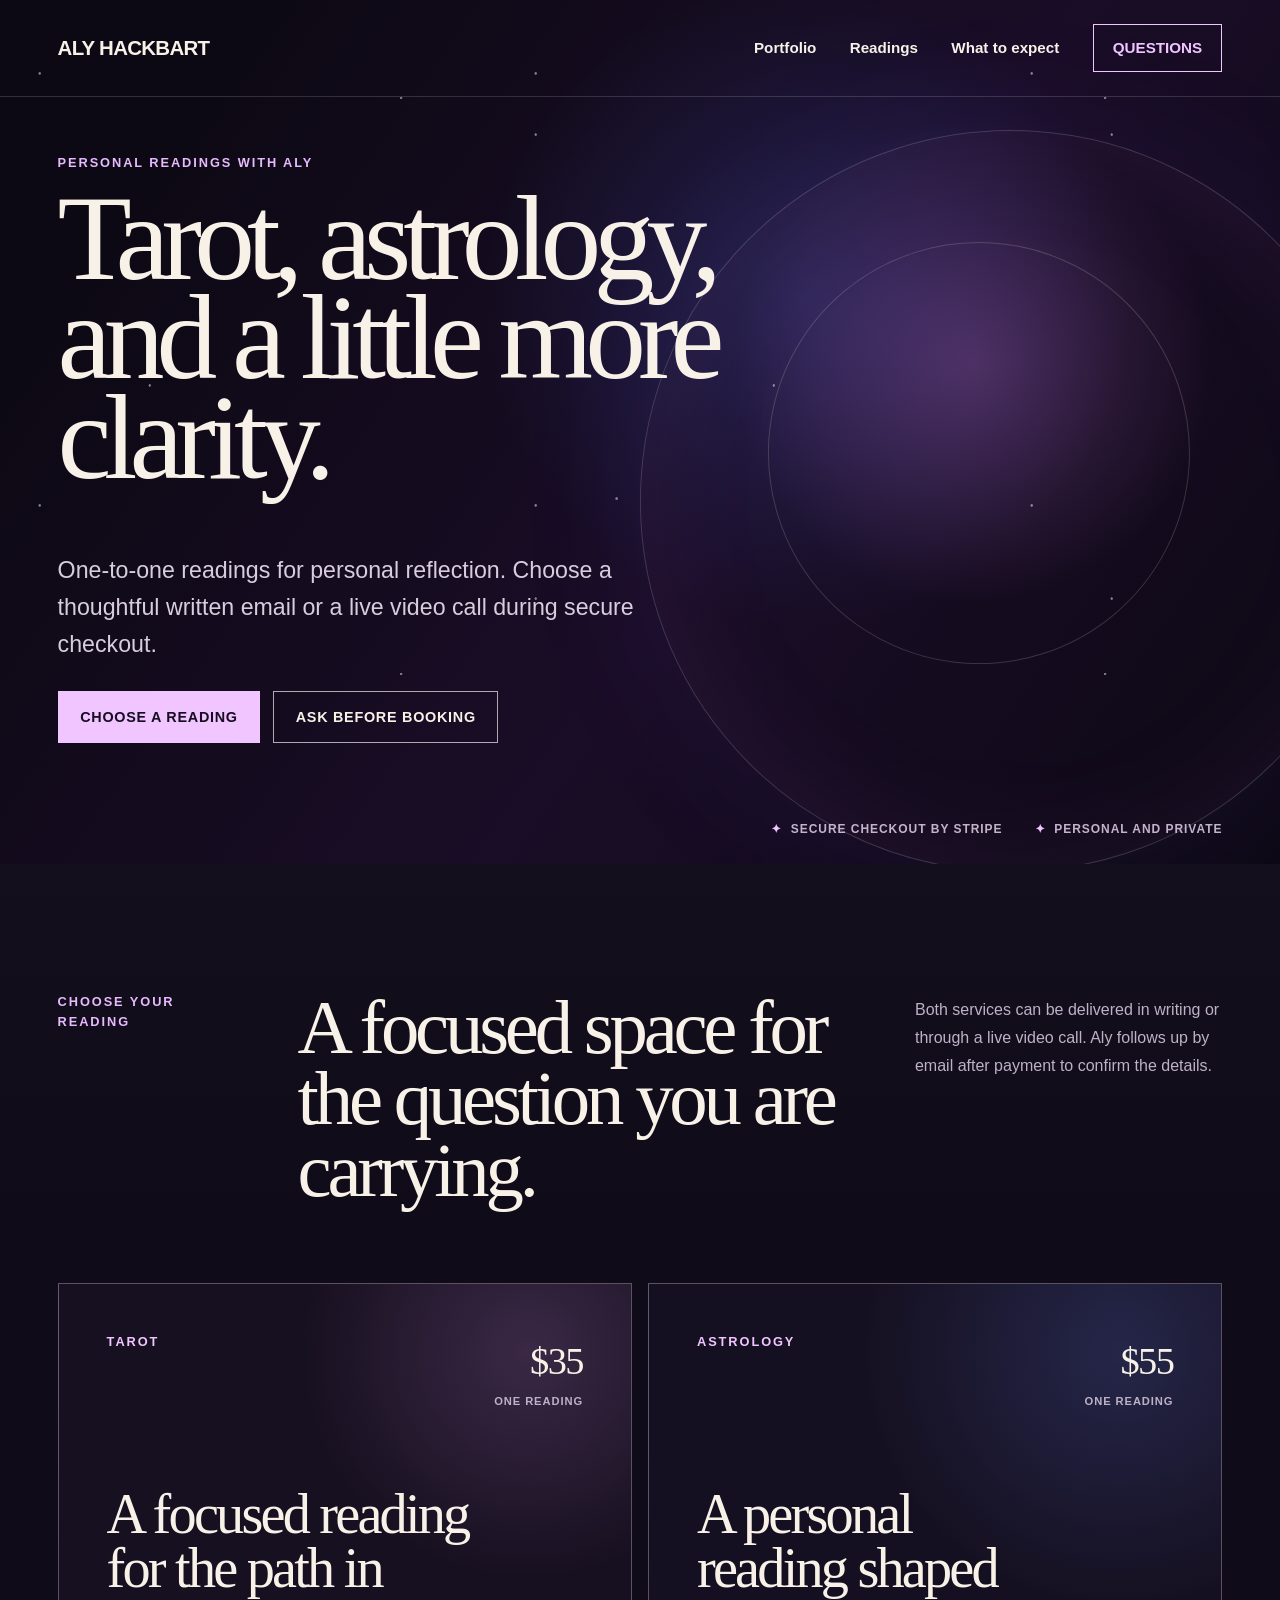
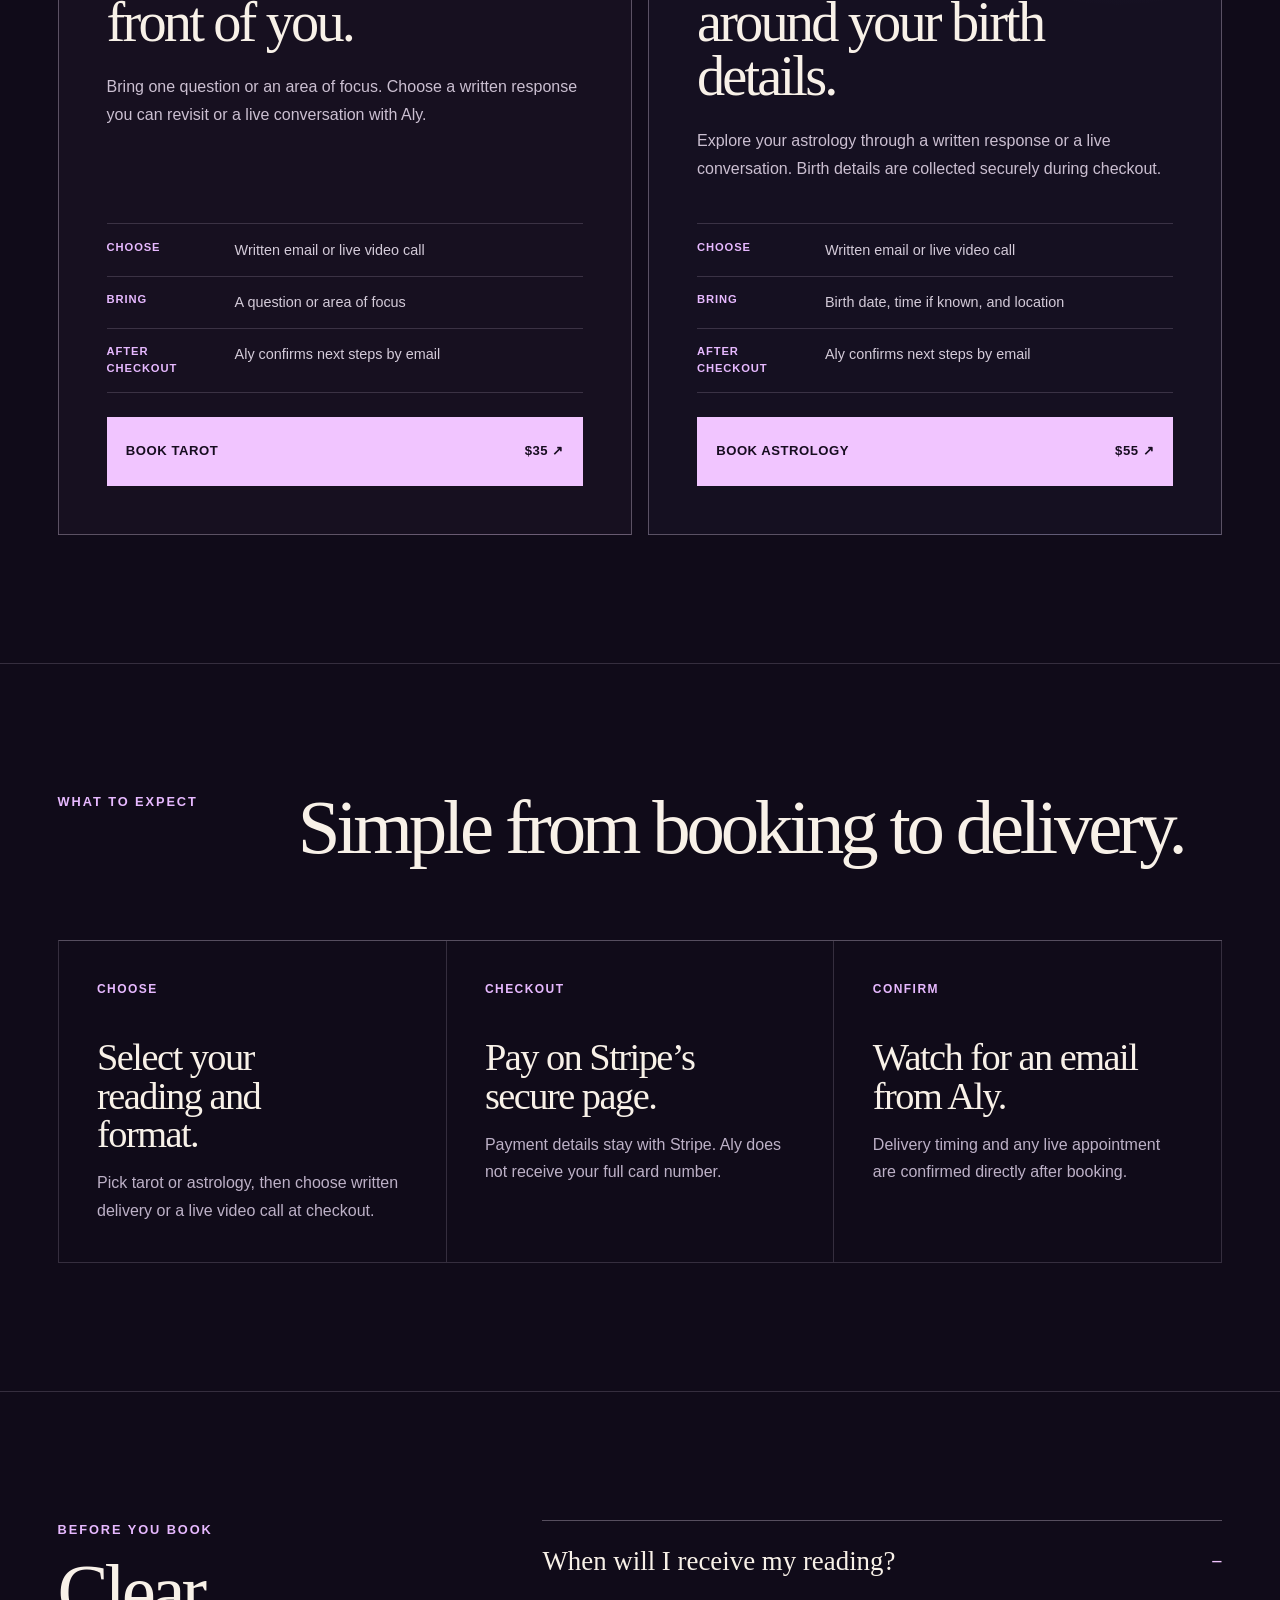
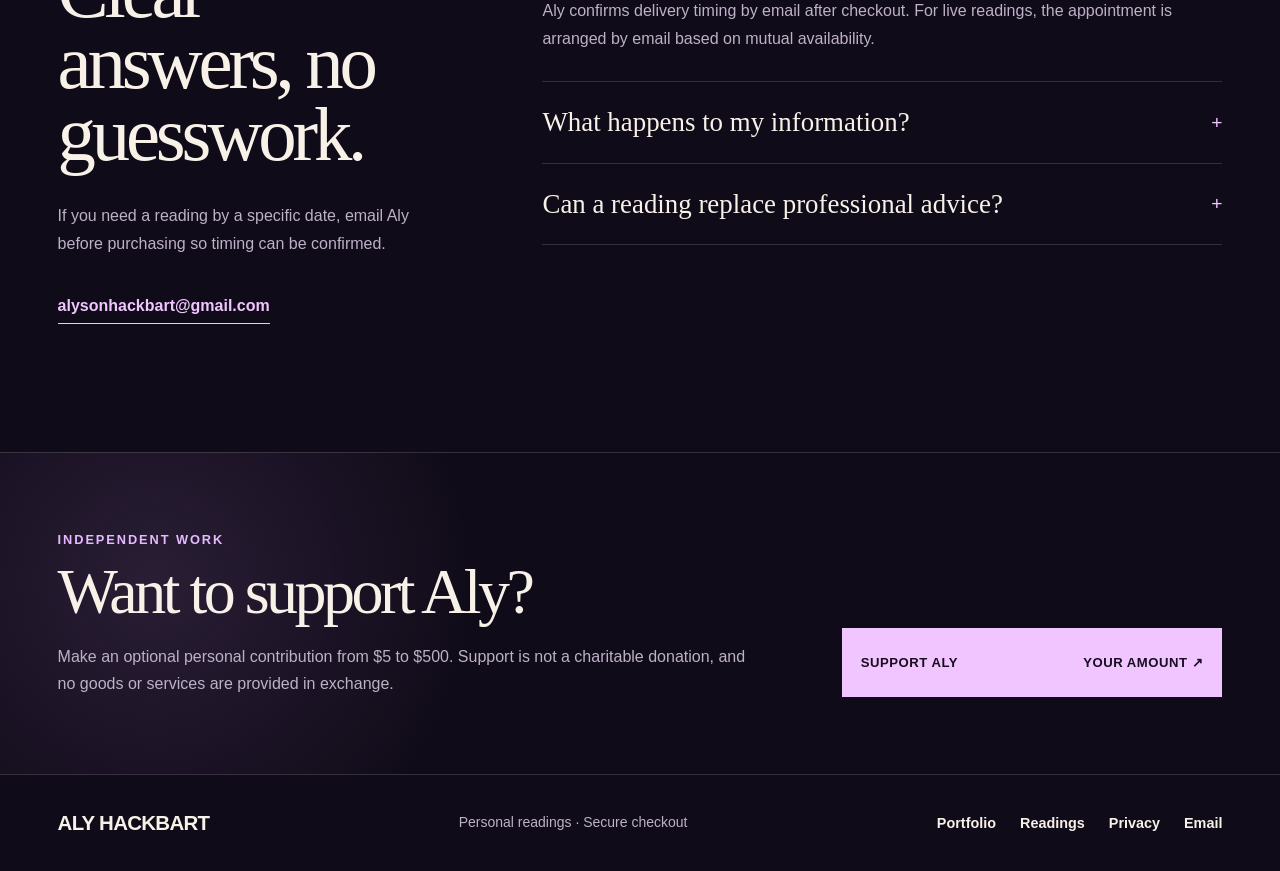
==== readings/index.html @ 20e94b0f "Separate portfolio and readings experiences" ====
<!doctype html>
<html lang="en">
<head>
  <meta charset="utf-8">
  <meta name="viewport" content="width=device-width, initial-scale=1">
  <meta name="theme-color" content="#100b19">
  <meta name="robots" content="index,follow,max-image-preview:large">
  <meta name="description" content="Book a personal tarot or astrology reading with Aly Hackbart through secure Stripe checkout.">
  <link rel="canonical" href="https://alyhackbart.com/readings/">
  <link rel="icon" href="/favicon.svg" type="image/svg+xml">
  <link rel="icon" href="/favicon.png" type="image/png" sizes="64x64">
  <link rel="apple-touch-icon" href="/apple-touch-icon.png">
  <meta property="og:site_name" content="Aly Hackbart">
  <meta property="og:title" content="Personal Readings | Aly Hackbart">
  <meta property="og:description" content="Personal tarot and astrology readings, available as a written email or live video call.">
  <meta property="og:type" content="website">
  <meta property="og:url" content="https://alyhackbart.com/readings/">
  <meta name="twitter:card" content="summary">
  <meta name="twitter:title" content="Personal Readings | Aly Hackbart">
  <meta name="twitter:description" content="Personal tarot and astrology readings, available as a written email or live video call.">
  <title>Personal Readings | Aly Hackbart</title>
  <script type="application/ld+json">
  {
    "@context": "https://schema.org",
    "@type": "ItemList",
    "name": "Personal readings by Aly Hackbart",
    "url": "https://alyhackbart.com/readings/",
    "itemListElement": [
      {
        "@type": "Offer",
        "position": 1,
        "priceCurrency": "USD",
        "price": "35.00",
        "url": "https://book.stripe.com/9B63cufn41yC1Ovgvq4Ja00",
        "itemOffered": { "@type": "Service", "name": "Tarot reading", "provider": { "@type": "Person", "name": "Aly Hackbart" } }
      },
      {
        "@type": "Offer",
        "position": 2,
        "priceCurrency": "USD",
        "price": "55.00",
        "url": "https://book.stripe.com/14AcN4b6Ob9c0Kr3IE4Ja01",
        "itemOffered": { "@type": "Service", "name": "Astrology reading", "provider": { "@type": "Person", "name": "Aly Hackbart" } }
      }
    ]
  }
  </script>
  <link rel="stylesheet" href="/styles.css?v=20260903-8">
  <script src="/script.js?v=20260903-4" defer></script>
</head>
<body id="top" class="readings-page">
  <a class="skip-link" href="#main">Skip to content</a>

  <header class="site-header readings-header">
    <a class="wordmark" href="/" aria-label="Aly Hackbart, portfolio home">Aly Hackbart</a>
    <button class="menu-toggle" type="button" aria-expanded="false" aria-controls="site-nav" data-menu-toggle>
      <span>Menu</span>
      <i aria-hidden="true"></i>
    </button>
    <nav id="site-nav" aria-label="Primary navigation" data-nav>
      <a href="/">Portfolio</a>
      <a href="#services" aria-current="page">Readings</a>
      <a href="#what-to-expect">What to expect</a>
      <a class="nav-cta" href="#questions">Questions</a>
    </nav>
  </header>

  <main id="main">
    <section class="reading-hero" aria-labelledby="reading-title">
      <div class="reading-orbit reading-orbit-one" aria-hidden="true"></div>
      <div class="reading-orbit reading-orbit-two" aria-hidden="true"></div>
      <div class="reading-stars" aria-hidden="true"></div>
      <div class="reading-hero-copy">
        <p class="reading-kicker">Personal readings with Aly</p>
        <h1 id="reading-title">Tarot, astrology,<br>and a little more clarity.</h1>
        <p class="reading-intro">One-to-one readings for personal reflection. Choose a thoughtful written email or a live video call during secure checkout.</p>
        <div class="hero-actions reading-actions">
          <a class="button reading-button" href="#services">Choose a reading</a>
          <a class="button button-outline" href="mailto:alysonhackbart@gmail.com?subject=Question%20before%20booking">Ask before booking</a>
        </div>
      </div>
      <div class="reading-trust" aria-label="Booking details">
        <p>Secure checkout by Stripe</p>
        <p>Personal and private</p>
      </div>
    </section>

    <div class="readings-stage">
      <section class="reading-services" id="services" aria-labelledby="reading-services-title">
        <header class="reading-section-heading">
          <p class="reading-kicker">Choose your reading</p>
          <h2 id="reading-services-title">A focused space for the question you are carrying.</h2>
          <p>Both services can be delivered in writing or through a live video call. Aly follows up by email after payment to confirm the details.</p>
        </header>

        <div class="reading-offers">
          <article class="reading-offer tarot-offer">
            <div class="reading-offer-top">
              <p class="reading-offer-label">Tarot</p>
              <p class="reading-price"><span>$35</span>one reading</p>
            </div>
            <h3>A focused reading for the path in front of you.</h3>
            <p class="reading-offer-copy">Bring one question or an area of focus. Choose a written response you can revisit or a live conversation with Aly.</p>
            <dl class="reading-details">
              <div><dt>Choose</dt><dd>Written email or live video call</dd></div>
              <div><dt>Bring</dt><dd>A question or area of focus</dd></div>
              <div><dt>After checkout</dt><dd>Aly confirms next steps by email</dd></div>
            </dl>
            <a class="reading-checkout" href="https://book.stripe.com/9B63cufn41yC1Ovgvq4Ja00"><span>Book tarot</span><span>$35 ↗</span></a>
          </article>

          <article class="reading-offer astrology-offer">
            <div class="reading-offer-top">
              <p class="reading-offer-label">Astrology</p>
              <p class="reading-price"><span>$55</span>one reading</p>
            </div>
            <h3>A personal reading shaped around your birth details.</h3>
            <p class="reading-offer-copy">Explore your astrology through a written response or a live conversation. Birth details are collected securely during checkout.</p>
            <dl class="reading-details">
              <div><dt>Choose</dt><dd>Written email or live video call</dd></div>
              <div><dt>Bring</dt><dd>Birth date, time if known, and location</dd></div>
              <div><dt>After checkout</dt><dd>Aly confirms next steps by email</dd></div>
            </dl>
            <a class="reading-checkout" href="https://book.stripe.com/14AcN4b6Ob9c0Kr3IE4Ja01"><span>Book astrology</span><span>$55 ↗</span></a>
          </article>
        </div>
      </section>

      <section class="reading-process" id="what-to-expect" aria-labelledby="process-title">
        <header class="reading-section-heading compact-heading">
          <p class="reading-kicker">What to expect</p>
          <h2 id="process-title">Simple from booking to delivery.</h2>
        </header>
        <div class="process-grid">
          <article>
            <p class="process-word">Choose</p>
            <h3>Select your reading and format.</h3>
            <p>Pick tarot or astrology, then choose written delivery or a live video call at checkout.</p>
          </article>
          <article>
            <p class="process-word">Checkout</p>
            <h3>Pay on Stripe’s secure page.</h3>
            <p>Payment details stay with Stripe. Aly does not receive your full card number.</p>
          </article>
          <article>
            <p class="process-word">Confirm</p>
            <h3>Watch for an email from Aly.</h3>
            <p>Delivery timing and any live appointment are confirmed directly after booking.</p>
          </article>
        </div>
      </section>

      <section class="reading-questions" id="questions" aria-labelledby="questions-title">
        <div class="questions-intro">
          <p class="reading-kicker">Before you book</p>
          <h2 id="questions-title">Clear answers, no guesswork.</h2>
          <p>If you need a reading by a specific date, email Aly before purchasing so timing can be confirmed.</p>
          <a class="reading-email" href="mailto:alysonhackbart@gmail.com?subject=Reading%20question">alysonhackbart@gmail.com</a>
        </div>
        <div class="question-list">
          <details open>
            <summary>When will I receive my reading?</summary>
            <p>Aly confirms delivery timing by email after checkout. For live readings, the appointment is arranged by email based on mutual availability.</p>
          </details>
          <details>
            <summary>What happens to my information?</summary>
            <p>Your contact and intake details are used to provide the reading and communicate with you. Payment information is processed by Stripe. See the <a href="/privacy.html">privacy notice</a> for more.</p>
          </details>
          <details>
            <summary>Can a reading replace professional advice?</summary>
            <p>No. Readings are for personal reflection and entertainment only. They are not medical, legal, financial, or mental health advice.</p>
          </details>
        </div>
      </section>

      <aside class="support-section" aria-labelledby="support-title">
        <div>
          <p class="reading-kicker">Independent work</p>
          <h2 id="support-title">Want to support Aly?</h2>
          <p>Make an optional personal contribution from $5 to $500. Support is not a charitable donation, and no goods or services are provided in exchange.</p>
        </div>
        <a class="reading-checkout support-checkout" href="https://buy.stripe.com/bJe28q4Iqcdg8cTeni4Ja02"><span>Support Aly</span><span>Your amount ↗</span></a>
      </aside>
    </div>
  </main>

  <footer class="readings-footer">
    <a class="wordmark" href="/">Aly Hackbart</a>
    <p>Personal readings · Secure checkout</p>
    <div><a href="/">Portfolio</a><a href="#services">Readings</a><a href="/privacy.html">Privacy</a><a href="mailto:alysonhackbart@gmail.com">Email</a></div>
  </footer>
</body>
</html>
---- styles.css ----
:root {
  --black: #08090b;
  --black-raised: #0e1014;
  --cream: #f4f1e8;
  --muted: #a9adb5;
  --blue: #72e3ff;
  --line: rgba(255, 255, 255, .16);
  --line-strong: rgba(255, 255, 255, .28);
  --sans: Arial, Helvetica, sans-serif;
  --serif: Georgia, "Times New Roman", serif;
  --page: clamp(1.25rem, 4.5vw, 5.25rem);
  --section: clamp(5rem, 10vw, 9rem);
  --content: 92rem;
}

* { box-sizing: border-box; }
html { scroll-behavior: smooth; }
body {
  margin: 0;
  background: var(--black);
  color: var(--cream);
  font-family: var(--sans);
  font-size: 1rem;
  line-height: 1.55;
  -webkit-font-smoothing: antialiased;
}
body.menu-open { overflow: hidden; }
img, video, iframe { display: block; max-width: 100%; }
a { color: inherit; text-decoration: none; }
button, input, select, textarea { font: inherit; }
button { color: inherit; }
::selection { background: var(--blue); color: var(--black); }

.skip-link {
  position: fixed;
  z-index: 100;
  top: .75rem;
  left: .75rem;
  padding: .75rem 1rem;
  background: var(--blue);
  color: var(--black);
  transform: translateY(-180%);
}
.skip-link:focus { transform: translateY(0); }
:focus-visible { outline: 3px solid var(--blue); outline-offset: 4px; }

.site-header {
  position: absolute;
  z-index: 20;
  top: 0;
  left: 0;
  width: 100%;
  display: flex;
  align-items: center;
  justify-content: space-between;
  gap: 2rem;
  padding: 1.5rem var(--page);
  border-bottom: 1px solid var(--line);
}
.wordmark {
  font-size: clamp(1rem, 1.6vw, 1.35rem);
  font-weight: 800;
  letter-spacing: -.035em;
  text-transform: uppercase;
  white-space: nowrap;
}
.site-header nav {
  display: flex;
  align-items: center;
  gap: clamp(1.25rem, 2.6vw, 2.75rem);
}
.site-header nav a {
  font-size: .95rem;
  font-weight: 700;
}
.site-header nav a:not(.nav-cta):hover { color: var(--blue); }
.nav-cta {
  min-height: 2.8rem;
  display: inline-flex;
  align-items: center;
  padding: .7rem 1.2rem;
  border: 1px solid var(--blue);
  color: var(--blue);
  text-transform: uppercase;
}
.nav-cta:hover { background: var(--blue); color: var(--black); }
.menu-toggle {
  display: none;
  min-height: 2.75rem;
  padding: .5rem 0;
  border: 0;
  background: transparent;
  font-weight: 700;
  cursor: pointer;
}

.hero {
  position: relative;
  min-height: 100svh;
  overflow: hidden;
  display: flex;
  align-items: center;
  justify-content: center;
  padding: 8.5rem var(--page) 7rem;
  background: #11131a url("assets/media/hero-background-poster.webp") center / cover no-repeat;
}
.hero-media,
.hero-shade,
.hero-grid {
  position: absolute;
  inset: 0;
  width: 100%;
  height: 100%;
}
.hero-media {
  object-fit: cover;
  filter: saturate(.7) contrast(1.1);
}
.hero-shade {
  background:
    radial-gradient(circle at 50% 40%, rgba(7, 9, 14, .08), rgba(7, 9, 14, .48) 55%, rgba(7, 9, 14, .88) 100%),
    linear-gradient(180deg, rgba(7, 9, 14, .22), rgba(7, 9, 14, .64));
}
.hero-grid {
  opacity: .12;
  background-image:
    linear-gradient(rgba(255, 255, 255, .09) 1px, transparent 1px),
    linear-gradient(90deg, rgba(255, 255, 255, .09) 1px, transparent 1px);
  background-size: clamp(5rem, 12vw, 11rem) clamp(5rem, 12vw, 11rem);
}
.hero-content {
  position: relative;
  z-index: 2;
  width: min(86rem, 100%);
  text-align: center;
}
.hero-kicker,
.section-label {
  margin: 0;
  color: var(--blue);
  font-size: .875rem;
  font-weight: 800;
  line-height: 1.35;
  letter-spacing: .14em;
  text-transform: uppercase;
}
.hero h1 {
  margin: .8rem 0 0;
  font-size: clamp(4.6rem, 13.6vw, 13rem);
  font-weight: 900;
  line-height: .72;
  letter-spacing: -.078em;
  text-transform: uppercase;
  text-shadow: 0 8px 40px rgba(0, 0, 0, .5);
}
.hero-statement {
  margin: clamp(2.2rem, 5vw, 4rem) auto 0;
  font-family: var(--serif);
  font-size: clamp(1.45rem, 2.8vw, 2.55rem);
  line-height: 1.1;
}
.hero-actions {
  display: flex;
  flex-wrap: wrap;
  justify-content: center;
  gap: .8rem;
  margin-top: 1.75rem;
}
.button {
  min-height: 3.25rem;
  display: inline-flex;
  align-items: center;
  justify-content: center;
  padding: .85rem 1.35rem;
  border: 1px solid transparent;
  font-size: .9rem;
  font-weight: 800;
  letter-spacing: .05em;
  text-transform: uppercase;
}
.button-primary { background: var(--blue); color: var(--black); }
.button-primary:hover { background: #fff; }
.button-outline { border-color: rgba(255, 255, 255, .65); }
.button-outline:hover { border-color: var(--blue); color: var(--blue); }
.hero-foot {
  position: absolute;
  z-index: 3;
  left: var(--page);
  right: var(--page);
  bottom: 1.35rem;
  display: flex;
  align-items: center;
  justify-content: space-between;
  gap: 1rem;
}
.hero-foot p { margin: 0; color: #c6c9d0; font-size: .875rem; }
.video-control {
  display: flex;
  align-items: center;
  gap: .6rem;
  min-height: 2.75rem;
  padding: .55rem 0;
  border: 0;
  background: transparent;
  font-size: .875rem;
  cursor: pointer;
}
.video-control i {
  width: .72rem;
  height: .72rem;
  border-left: 3px solid currentColor;
  border-right: 3px solid currentColor;
}
.video-control[aria-pressed="true"] i {
  width: 0;
  height: 0;
  border: 0;
  border-top: .4rem solid transparent;
  border-bottom: .4rem solid transparent;
  border-left: .65rem solid currentColor;
}

.black-stage { background: var(--black); }
.black-stage > section,
footer {
  width: min(var(--content), 100%);
  margin: 0 auto;
  padding-left: var(--page);
  padding-right: var(--page);
}
section[id] { scroll-margin-top: 2rem; }
.showcase-section,
.work-section,
.about-section,
.services-section,
.contact-section { padding-top: var(--section); padding-bottom: var(--section); }
.work-section,
.about-section,
.services-section,
.contact-section { border-top: 1px solid var(--line); }

.about-copy h2,
.services-header h2,
.contact-copy h2,
.legal-document h1,
.message-page h1 {
  margin: 0;
  font-size: clamp(2.9rem, 7vw, 7.5rem);
  font-weight: 800;
  line-height: .88;
  letter-spacing: -.06em;
}
.showcase-section {
  padding-top: clamp(3.5rem, 7vw, 6rem);
}
.showcase-header {
  display: flex;
  align-items: center;
  justify-content: space-between;
  gap: 2rem;
  margin-bottom: 1.5rem;
}
.showcase-video {
  position: relative;
  aspect-ratio: 16 / 9;
  overflow: hidden;
  border: 1px solid var(--line);
  background: #000;
  box-shadow: 0 2rem 6rem rgba(0, 0, 0, .38);
}
.showcase-video iframe,
.showcase-video video { width: 100%; height: 100%; border: 0; }
.showcase-player {
  display: block;
  object-fit: contain;
  background: #000;
}
.showcase-video-status {
  position: absolute;
  right: 1rem;
  bottom: 1rem;
  left: 1rem;
  z-index: 1;
  margin: 0;
  padding: .75rem 1rem;
  color: #fff;
  text-align: center;
  background: rgba(8, 9, 11, .88);
  border: 1px solid rgba(255, 255, 255, .2);
}

.section-header {
  display: grid;
  grid-template-columns: minmax(0, 1.35fr) minmax(18rem, .65fr);
  gap: clamp(2rem, 5vw, 6rem);
  align-items: end;
  margin-bottom: clamp(2.5rem, 4vw, 3.75rem);
}
.section-header h2 {
  max-width: 15ch;
  margin: 1rem 0 0;
  font-size: clamp(3rem, 5.8vw, 6.25rem);
  font-weight: 800;
  line-height: .9;
  letter-spacing: -.055em;
}
.section-note {
  max-width: 27rem;
  margin: 0 0 .45rem;
  color: var(--muted);
  font-size: 1.05rem;
  line-height: 1.7;
}
.featured-work {
  width: 100%;
}
.featured-video {
  aspect-ratio: 16 / 9;
  overflow: hidden;
  background: #000;
  box-shadow: 0 2rem 6rem rgba(0, 0, 0, .38);
}
.featured-video iframe { width: 100%; height: 100%; border: 0; }
.project-details {
  display: grid;
  grid-template-columns: minmax(0, 1fr) minmax(15rem, .24fr);
  border: 1px solid var(--line);
  border-top: 0;
  background: var(--black-raised);
}
.project-details dl {
  display: grid;
  grid-template-columns: repeat(3, minmax(0, 1fr));
  margin: 0;
}
.project-details dl div {
  display: block;
  padding: 1.35rem 1.5rem;
  border-right: 1px solid var(--line);
}
.project-details dt {
  margin-bottom: .45rem;
  color: var(--muted);
  font-size: .8rem;
  font-weight: 700;
  letter-spacing: .08em;
  text-transform: uppercase;
}
.project-details dd {
  margin: 0;
  font-size: 1.05rem;
  font-weight: 700;
}
.project-link {
  display: flex;
  align-items: center;
  justify-content: space-between;
  gap: 1rem;
  min-height: 100%;
  padding: 1.35rem 1.5rem;
  background: var(--blue);
  color: var(--black);
  font-weight: 800;
}
.project-link:hover { background: #fff; }
.text-link,
.email-link {
  display: inline-flex;
  align-items: center;
  gap: .65rem;
  padding-bottom: .3rem;
  border-bottom: 1px solid currentColor;
  font-weight: 800;
}
.text-link:hover,
.email-link:hover { color: var(--blue); }

.about-section {
  display: grid;
  grid-template-columns: minmax(18rem, .7fr) minmax(0, 1.3fr);
  gap: clamp(3rem, 8vw, 9rem);
  align-items: start;
}
.about-media img {
  width: 100%;
  aspect-ratio: 4 / 5;
  object-fit: cover;
  object-position: center;
}
.about-media p {
  margin: .8rem 0 0;
  color: var(--muted);
  font-size: .8rem;
  font-weight: 700;
  letter-spacing: .08em;
  text-transform: uppercase;
}
.about-copy h2 { margin-top: 1.1rem; }
.about-lead {
  max-width: 44rem;
  margin: clamp(2rem, 4vw, 3.5rem) 0;
  color: #d3d5da;
  font-family: var(--serif);
  font-size: clamp(1.35rem, 2.2vw, 2rem);
  line-height: 1.35;
}
.capability-list {
  display: grid;
  grid-template-columns: repeat(2, minmax(0, 1fr));
  border-top: 1px solid var(--line-strong);
}
.capability-list p {
  margin: 0;
  padding: 1rem 0;
  border-bottom: 1px solid var(--line);
  font-weight: 700;
}
.capability-list p:nth-child(odd) { padding-right: 1.5rem; }
.capability-list p:nth-child(even) {
  padding-left: 1.5rem;
  border-left: 1px solid var(--line);
}
.tools {
  margin: 1.5rem 0 0;
  color: var(--blue);
  font-size: .875rem;
  font-weight: 800;
  letter-spacing: .08em;
  text-transform: uppercase;
}

.services-header h2 { margin-top: 1.1rem; }
.service-list {
  border-top: 1px solid var(--line-strong);
}
.service-item {
  display: grid;
  grid-template-columns: minmax(14rem, .8fr) minmax(18rem, 1.25fr) minmax(9rem, .4fr) minmax(12rem, .55fr);
  gap: clamp(1.25rem, 3vw, 3rem);
  align-items: center;
  min-height: 12rem;
  padding: 2rem 0;
  border-bottom: 1px solid var(--line);
}
.service-item-featured { background: linear-gradient(90deg, rgba(114, 227, 255, .07), transparent 72%); }
.service-item-support { background: linear-gradient(90deg, transparent 28%, rgba(114, 227, 255, .04)); }
.service-type {
  margin: 0 0 .6rem;
  color: var(--blue);
  font-size: .75rem;
  font-weight: 800;
  letter-spacing: .12em;
  text-transform: uppercase;
}
.service-title h3 {
  margin: 0;
  font-size: clamp(1.75rem, 3vw, 3rem);
  line-height: .95;
  letter-spacing: -.045em;
}
.service-description {
  max-width: 38rem;
  margin: 0;
  color: #c7cad0;
  line-height: 1.7;
}
.service-price {
  display: grid;
  gap: .25rem;
  margin: 0;
  font-size: 1.35rem;
  font-weight: 800;
  line-height: 1.1;
}
.service-price small {
  color: var(--muted);
  font-size: .72rem;
  font-weight: 700;
  letter-spacing: .08em;
  text-transform: uppercase;
}
.service-action {
  display: flex;
  align-items: center;
  justify-content: space-between;
  gap: 1rem;
  min-height: 3.5rem;
  padding: .9rem 1rem;
  border: 1px solid var(--blue);
  color: var(--blue);
  font-size: .8rem;
  font-weight: 800;
  letter-spacing: .04em;
  text-transform: uppercase;
}
a.service-action:hover { background: var(--blue); color: var(--black); }
.service-action-pending {
  border-color: var(--line-strong);
  color: var(--muted);
  cursor: not-allowed;
}
.services-notes {
  display: grid;
  grid-template-columns: repeat(2, minmax(0, 1fr));
  gap: 1.5rem 3rem;
  margin-top: 2rem;
}
.services-notes p {
  margin: 0;
  color: var(--muted);
  font-size: .78rem;
  line-height: 1.6;
}

.contact-section {
  display: grid;
  grid-template-columns: minmax(18rem, .7fr) minmax(0, 1.3fr);
  gap: clamp(3rem, 8vw, 9rem);
}
.contact-copy h2 { margin-top: 1.1rem; }
.contact-copy > p:not(.section-label) {
  max-width: 32rem;
  margin: 2rem 0;
  color: var(--muted);
  font-size: 1.05rem;
}
.email-link {
  max-width: 100%;
  overflow-wrap: anywhere;
  color: var(--blue);
  font-size: clamp(1rem, 1.6vw, 1.25rem);
}
form {
  display: grid;
  grid-template-columns: repeat(2, minmax(0, 1fr));
  gap: 1.5rem;
  align-content: start;
  padding: clamp(1.5rem, 4vw, 3rem);
  border: 1px solid var(--line);
  background: var(--black-raised);
}
form label {
  display: grid;
  gap: .65rem;
  color: #d9dbe0;
  font-size: .85rem;
  font-weight: 800;
  letter-spacing: .07em;
  text-transform: uppercase;
}
input,
select,
textarea {
  width: 100%;
  min-height: 3.2rem;
  padding: .75rem 0;
  border: 0;
  border-bottom: 1px solid var(--line-strong);
  border-radius: 0;
  outline: 0;
  background: transparent;
  color: var(--cream);
  font-size: 1rem;
  font-weight: 400;
  letter-spacing: 0;
  text-transform: none;
}
select {
  cursor: pointer;
}
select option {
  background: var(--black-raised);
  color: var(--cream);
}
textarea { min-height: 8.5rem; resize: vertical; }
input:focus,
select:focus,
textarea:focus { border-color: var(--blue); box-shadow: 0 1px 0 var(--blue); }
textarea::placeholder { color: #747780; opacity: 1; }
.form-full { grid-column: 1 / -1; }
.consent {
  display: flex;
  grid-template-columns: none;
  align-items: flex-start;
  gap: .8rem;
  color: var(--muted);
  font-size: .78rem;
  font-weight: 400;
  line-height: 1.5;
  letter-spacing: 0;
  text-transform: none;
}
.consent input {
  flex: 0 0 auto;
  width: 1rem;
  min-height: 1rem;
  margin: .2rem 0 0;
  accent-color: var(--blue);
}
.consent a { color: var(--cream); text-decoration: underline; }
.form-footer {
  display: flex;
  align-items: center;
  justify-content: space-between;
  gap: 1rem;
  padding-top: .5rem;
}
.form-footer p { margin: 0; color: var(--muted); font-size: .78rem; }
.form-footer button {
  min-height: 3.25rem;
  padding: .85rem 1.25rem;
  border: 1px solid var(--blue);
  background: var(--blue);
  color: var(--black);
  font-weight: 800;
  text-transform: uppercase;
  cursor: pointer;
}
.form-footer button:hover { background: #fff; border-color: #fff; }

footer {
  display: flex;
  align-items: center;
  justify-content: space-between;
  gap: 2rem;
  padding-top: 2rem;
  padding-bottom: 2rem;
  border-top: 1px solid var(--line);
}
footer p { margin: 0; color: var(--muted); font-size: .875rem; }
footer div { display: flex; gap: 1.5rem; font-size: .9rem; font-weight: 700; }
footer a:hover { color: var(--blue); }

.simple-header {
  width: min(72rem, 100%);
  margin: 0 auto;
  display: flex;
  align-items: center;
  justify-content: space-between;
  gap: 2rem;
  padding: 1.5rem var(--page);
  border-bottom: 1px solid var(--line);
}
.legal-document {
  width: min(50rem, 100%);
  margin: 0 auto;
  padding: clamp(4rem, 9vw, 8rem) var(--page);
}
.legal-document h1 { margin: 1rem 0 1.5rem; }
.legal-document h2 {
  margin: 2.5rem 0 .75rem;
  font-size: 1.35rem;
}
.legal-document p { color: #c8cbd1; }
.legal-document a { color: var(--blue); text-decoration: underline; }
.legal-updated { color: var(--muted) !important; font-size: .875rem; }
.message-page {
  min-height: 100svh;
  display: grid;
  place-items: center;
  padding: var(--page);
}
.message-page main { width: min(42rem, 100%); text-align: center; }
.message-page h1 { margin: 1rem 0 1.5rem; }
.message-page main > p:not(.section-label) { margin: 0 auto 2rem; color: var(--muted); font-size: 1.05rem; }

@media (max-width: 58rem) {
  .section-header,
  .about-section,
  .contact-section { grid-template-columns: 1fr; }
  .section-header { gap: 2.25rem; }
  .section-header { align-items: start; }
  .section-note { max-width: 38rem; }
  .about-section,
  .contact-section { gap: clamp(3rem, 8vw, 5rem); }
  .about-media { width: min(31rem, 78%); }
  .project-details { grid-template-columns: minmax(0, 1fr) minmax(14rem, auto); }
  .service-item { grid-template-columns: minmax(14rem, .7fr) minmax(0, 1.3fr); }
  .service-price { align-self: start; }
}

@media (max-width: 43rem) {
  .site-header { padding-top: 1.1rem; padding-bottom: 1.1rem; }
  .menu-toggle { display: inline-flex; align-items: center; gap: .65rem; }
  .menu-toggle i,
  .menu-toggle i::after {
    display: block;
    width: 1.1rem;
    height: 1px;
    background: currentColor;
    content: "";
  }
  .menu-toggle i::after { transform: translateY(.35rem); }
  .site-header nav {
    position: absolute;
    top: 100%;
    left: 0;
    right: 0;
    display: none;
    align-items: stretch;
    flex-direction: column;
    gap: 0;
    padding: 1rem var(--page) 1.5rem;
    border-top: 1px solid var(--line);
    border-bottom: 1px solid var(--line);
    background: rgba(8, 9, 11, .98);
  }
  .site-header nav.is-open { display: flex; }
  .site-header nav a { padding: .9rem 0; }
  .nav-cta { justify-content: center; margin-top: .5rem; }
  .hero { min-height: max(46rem, 100svh); padding-top: 8rem; }
  .hero h1 { font-size: clamp(4.25rem, 24vw, 7.25rem); }
  .hero-statement { max-width: 19rem; }
  .hero-foot p { display: none; }
  .hero-foot { justify-content: flex-end; }
  .section-header h2,
  .about-copy h2,
  .services-header h2,
  .contact-copy h2,
  .legal-document h1,
  .message-page h1 { font-size: clamp(2.75rem, 15vw, 4.6rem); }
  .project-details,
  .project-details dl { grid-template-columns: 1fr; }
  .project-details dl div {
    display: grid;
    grid-template-columns: 6.5rem 1fr;
    gap: 1rem;
    padding: 1rem 1.25rem;
    border-right: 0;
    border-bottom: 1px solid var(--line);
  }
  .project-details dt { margin: .15rem 0 0; }
  .project-link { min-height: 3.75rem; }
  .showcase-header { align-items: flex-start; flex-direction: column; gap: 1rem; }
  .about-media { width: 100%; }
  .service-item { grid-template-columns: 1fr; gap: 1rem; padding: 2rem 0 2.25rem; }
  .service-action { width: 100%; }
  .services-notes { grid-template-columns: 1fr; }
  .capability-list,
  form { grid-template-columns: 1fr; }
  .capability-list p:nth-child(odd),
  .capability-list p:nth-child(even) { padding-left: 0; padding-right: 0; border-left: 0; }
  form { gap: 1.25rem; }
  .form-full { grid-column: auto; }
  .form-footer { align-items: stretch; flex-direction: column; }
  .form-footer button { width: 100%; }
  footer { align-items: flex-start; flex-direction: column; gap: 1rem; }
}

@media (prefers-reduced-motion: reduce) {
  html { scroll-behavior: auto; }
  .hero-media,
  .video-control { display: none; }
}

/* Portfolio refinement */
.showcase-heading h2 {
  max-width: 10ch;
}
.reel-meta {
  display: grid;
  grid-template-columns: .55fr .55fr 1.15fr .8fr;
  border: 1px solid var(--line);
  border-top: 0;
  background: var(--black-raised);
}
.reel-meta p {
  display: grid;
  gap: .35rem;
  min-height: 5.8rem;
  margin: 0;
  padding: 1.2rem 1.35rem;
  border-right: 1px solid var(--line);
  font-size: 1rem;
  font-weight: 700;
}
.reel-meta p span {
  color: var(--muted);
  font-size: .72rem;
  font-weight: 800;
  letter-spacing: .09em;
  text-transform: uppercase;
}
.reel-meta > a,
.wide-cta {
  display: flex;
  align-items: center;
  justify-content: space-between;
  gap: 1rem;
  padding: 1.2rem 1.35rem;
  background: var(--blue);
  color: var(--black);
  font-size: .85rem;
  font-weight: 800;
  letter-spacing: .04em;
  text-transform: uppercase;
}
.reel-meta > a:hover,
.wide-cta:hover { background: #fff; }

.editing-service-list {
  display: grid;
  grid-template-columns: repeat(2, minmax(0, 1fr));
  border-top: 1px solid var(--line-strong);
  border-left: 1px solid var(--line);
}
.editing-service {
  min-height: 17rem;
  padding: clamp(1.75rem, 4vw, 3.25rem);
  border-right: 1px solid var(--line);
  border-bottom: 1px solid var(--line);
  background: linear-gradient(145deg, rgba(255, 255, 255, .025), transparent 65%);
}
.editing-service h3 {
  max-width: 12ch;
  margin: 1rem 0 1.5rem;
  font-size: clamp(2rem, 3.4vw, 3.7rem);
  line-height: .95;
  letter-spacing: -.05em;
}
.editing-service > p:last-child {
  max-width: 31rem;
  margin: 0;
  color: #c7cad0;
  line-height: 1.75;
}
.wide-cta {
  min-height: 4.8rem;
}

.readings-bridge {
  width: min(var(--content), 100%);
  margin: 0 auto;
  display: grid;
  grid-template-columns: minmax(18rem, 1.2fr) minmax(17rem, .75fr) auto;
  gap: clamp(2rem, 5vw, 5rem);
  align-items: end;
  padding: clamp(3rem, 6vw, 5.5rem) var(--page);
  border-top: 1px solid var(--line);
  background:
    radial-gradient(circle at 12% 50%, rgba(114, 227, 255, .11), transparent 32%),
    linear-gradient(110deg, #0a0c10, #101019);
}
.readings-bridge h2 {
  max-width: 13ch;
  margin: .9rem 0 0;
  font-size: clamp(2.4rem, 4.6vw, 5rem);
  line-height: .94;
  letter-spacing: -.055em;
}
.readings-bridge > p {
  margin: 0;
  color: var(--muted);
  line-height: 1.75;
}

.contact-section {
  display: block;
}
.contact-heading {
  display: grid;
  grid-template-columns: minmax(12rem, .35fr) minmax(0, 1.65fr);
  gap: clamp(2rem, 6vw, 7rem);
  align-items: start;
  margin-bottom: clamp(3rem, 6vw, 6rem);
}
.contact-heading h2 {
  max-width: 12ch;
  margin: 0;
  font-size: clamp(3.4rem, 7.9vw, 8.2rem);
  font-weight: 800;
  line-height: .84;
  letter-spacing: -.065em;
}
.contact-grid {
  display: grid;
  grid-template-columns: minmax(17rem, .55fr) minmax(0, 1.45fr);
  gap: clamp(2.5rem, 7vw, 8rem);
  align-items: start;
}
.contact-copy > p:first-child {
  max-width: 30rem;
  margin: 0;
  color: #cdd0d6;
  font-family: var(--serif);
  font-size: clamp(1.25rem, 2vw, 1.75rem);
  line-height: 1.45;
}
.brief-guide {
  margin: 2.75rem 0;
  padding: 1.5rem 0;
  border-top: 1px solid var(--line);
  border-bottom: 1px solid var(--line);
}
.brief-guide .brief-guide-title,
.direct-contact {
  margin: 0 0 .9rem;
  color: var(--blue);
  font-size: .75rem;
  font-weight: 800;
  letter-spacing: .1em;
  text-transform: uppercase;
}
.brief-guide ul {
  display: grid;
  gap: .65rem;
  margin: 0;
  padding: 0;
  list-style: none;
}
.brief-guide li {
  position: relative;
  padding-left: 1rem;
  color: var(--muted);
}
.brief-guide li::before {
  position: absolute;
  left: 0;
  color: var(--blue);
  content: "·";
}
.contact-copy .direct-contact { margin-top: 0; }
.form-intro {
  margin-bottom: 1rem;
  padding-bottom: 1.75rem;
  border-bottom: 1px solid var(--line);
}
.form-intro h3 {
  margin: .65rem 0 .6rem;
  font-size: clamp(2rem, 3.2vw, 3.3rem);
  line-height: .95;
  letter-spacing: -.045em;
}
.form-intro > p:last-child {
  max-width: 36rem;
  margin: 0;
  color: var(--muted);
  font-weight: 400;
  letter-spacing: 0;
  line-height: 1.6;
  text-transform: none;
}
.optional {
  color: var(--muted);
  font-size: .72rem;
  font-weight: 400;
  letter-spacing: 0;
  text-transform: none;
}

/* Personal readings */
.readings-page {
  --black: #100b19;
  --black-raised: #171021;
  --cream: #f8f1e8;
  --muted: #bdb1c7;
  --blue: #e6bfff;
  --line: rgba(247, 231, 255, .16);
  --line-strong: rgba(247, 231, 255, .3);
  background: #100b19;
}
.readings-page ::selection { background: #f1c5ff; color: #170d20; }
.readings-header { border-color: rgba(255, 255, 255, .15); }
.readings-header nav a:not(.nav-cta):hover { color: #f1c5ff; }
.readings-header .nav-cta {
  border-color: #f1c5ff;
  color: #f1c5ff;
}
.readings-header .nav-cta:hover { background: #f1c5ff; color: #170d20; }
.reading-hero {
  position: relative;
  min-height: 96svh;
  overflow: hidden;
  display: flex;
  align-items: center;
  padding: 9rem var(--page) 7rem;
  background:
    radial-gradient(circle at 76% 42%, rgba(233, 136, 255, .23), transparent 22%),
    radial-gradient(circle at 63% 35%, rgba(92, 119, 255, .2), transparent 33%),
    linear-gradient(125deg, #0d0914 15%, #1a0d27 58%, #0d0914 100%);
}
.reading-stars {
  position: absolute;
  inset: 0;
  opacity: .44;
  background-image:
    radial-gradient(circle at 8% 17%, #fff 0 1px, transparent 1.6px),
    radial-gradient(circle at 24% 73%, #fff 0 1px, transparent 1.5px),
    radial-gradient(circle at 57% 17%, #fff 0 1px, transparent 1.4px),
    radial-gradient(circle at 82% 76%, #fff 0 1px, transparent 1.7px),
    radial-gradient(circle at 93% 29%, #fff 0 1px, transparent 1.5px);
  background-size: 31rem 27rem, 39rem 33rem, 44rem 36rem, 47rem 41rem, 36rem 29rem;
}
.reading-orbit {
  position: absolute;
  border: 1px solid rgba(244, 213, 255, .2);
  border-radius: 50%;
  transform: rotate(-18deg);
}
.reading-orbit-one {
  right: -8vw;
  top: 15%;
  width: min(58vw, 48rem);
  aspect-ratio: 1;
  box-shadow: inset 0 0 8rem rgba(218, 125, 255, .08), 0 0 9rem rgba(101, 84, 255, .08);
}
.reading-orbit-two {
  right: 7vw;
  top: 28%;
  width: min(33vw, 27rem);
  aspect-ratio: 1;
  border-color: rgba(255, 226, 201, .18);
}
.reading-hero-copy {
  position: relative;
  z-index: 2;
  width: min(76rem, 100%);
}
.reading-kicker {
  margin: 0;
  color: #e7b9ff;
  font-size: .8rem;
  font-weight: 800;
  letter-spacing: .15em;
  text-transform: uppercase;
}
.reading-hero h1 {
  max-width: 11ch;
  margin: 1rem 0 0;
  font-family: var(--serif);
  font-size: clamp(4.1rem, 9.5vw, 9.8rem);
  font-weight: 400;
  line-height: .82;
  letter-spacing: -.065em;
}
.reading-intro {
  max-width: 39rem;
  margin: clamp(2.25rem, 5vw, 4rem) 0 0;
  color: #d8cddd;
  font-size: clamp(1.15rem, 2vw, 1.45rem);
  line-height: 1.6;
}
.reading-actions { justify-content: flex-start; }
.reading-button {
  background: #f1c5ff;
  color: #170d20;
}
.reading-button:hover { background: #fff3df; }
.reading-trust {
  position: absolute;
  z-index: 2;
  right: var(--page);
  bottom: 1.6rem;
  display: flex;
  gap: 2rem;
}
.reading-trust p {
  margin: 0;
  color: #c3b4cc;
  font-size: .75rem;
  font-weight: 700;
  letter-spacing: .08em;
  text-transform: uppercase;
}
.reading-trust p::before {
  margin-right: .55rem;
  color: #f1c5ff;
  content: "✦";
}
.readings-stage {
  background:
    linear-gradient(rgba(255, 255, 255, .015), rgba(255, 255, 255, 0) 24rem),
    #100b19;
}
.reading-services,
.reading-process,
.reading-questions,
.support-section,
.readings-footer {
  width: min(var(--content), 100%);
  margin: 0 auto;
  padding-left: var(--page);
  padding-right: var(--page);
}
.reading-services,
.reading-process,
.reading-questions { padding-top: var(--section); padding-bottom: var(--section); }
.reading-process,
.reading-questions { border-top: 1px solid var(--line); }
.reading-section-heading {
  display: grid;
  grid-template-columns: minmax(11rem, .32fr) minmax(0, 1.08fr) minmax(17rem, .6fr);
  gap: clamp(2rem, 5vw, 5rem);
  align-items: start;
  margin-bottom: clamp(3rem, 6vw, 6rem);
}
.reading-section-heading h2,
.questions-intro h2,
.support-section h2 {
  margin: 0;
  font-family: var(--serif);
  font-size: clamp(3rem, 6vw, 6.7rem);
  font-weight: 400;
  line-height: .93;
  letter-spacing: -.055em;
}
.reading-section-heading > p:last-child {
  margin: .25rem 0 0;
  color: var(--muted);
  line-height: 1.75;
}
.reading-offers {
  display: grid;
  grid-template-columns: repeat(2, minmax(0, 1fr));
  gap: 1rem;
}
.reading-offer {
  position: relative;
  overflow: hidden;
  display: flex;
  flex-direction: column;
  min-height: 43rem;
  padding: clamp(1.6rem, 4vw, 3rem);
  border: 1px solid var(--line-strong);
  background:
    radial-gradient(circle at 82% 8%, rgba(233, 161, 255, .17), transparent 25%),
    #171020;
}
.astrology-offer {
  background:
    radial-gradient(circle at 82% 8%, rgba(108, 139, 255, .18), transparent 28%),
    #151021;
}
.reading-offer-top {
  display: flex;
  align-items: start;
  justify-content: space-between;
  gap: 1rem;
}
.reading-offer-label {
  margin: 0;
  color: #f1c5ff;
  font-size: .8rem;
  font-weight: 800;
  letter-spacing: .15em;
  text-transform: uppercase;
}
.reading-price {
  display: grid;
  gap: .1rem;
  margin: 0;
  color: var(--muted);
  font-size: .7rem;
  font-weight: 700;
  letter-spacing: .08em;
  text-align: right;
  text-transform: uppercase;
}
.reading-price span {
  color: var(--cream);
  font-family: var(--serif);
  font-size: 2.4rem;
  font-weight: 400;
  letter-spacing: -.04em;
}
.reading-offer h3 {
  max-width: 13ch;
  margin: clamp(3rem, 6vw, 5rem) 0 1.5rem;
  font-family: var(--serif);
  font-size: clamp(2.6rem, 4.4vw, 4.8rem);
  font-weight: 400;
  line-height: .96;
  letter-spacing: -.05em;
}
.reading-offer-copy {
  max-width: 35rem;
  margin: 0 0 2.5rem;
  color: #cbbfd1;
  line-height: 1.75;
}
.reading-details {
  margin: auto 0 0;
  border-top: 1px solid var(--line);
}
.reading-details div {
  display: grid;
  grid-template-columns: 7rem 1fr;
  gap: 1rem;
  padding: .9rem 0;
  border-bottom: 1px solid var(--line);
}
.reading-details dt {
  color: #e7b9ff;
  font-size: .7rem;
  font-weight: 800;
  letter-spacing: .08em;
  text-transform: uppercase;
}
.reading-details dd {
  margin: 0;
  color: #d4cbd9;
  font-size: .9rem;
}
.reading-checkout {
  display: flex;
  align-items: center;
  justify-content: space-between;
  gap: 1rem;
  min-height: 4.3rem;
  margin-top: 1.5rem;
  padding: 1rem 1.2rem;
  background: #f1c5ff;
  color: #170d20;
  font-size: .82rem;
  font-weight: 800;
  letter-spacing: .04em;
  text-transform: uppercase;
}
.reading-checkout:hover { background: #fff3df; }
.compact-heading {
  grid-template-columns: minmax(11rem, .32fr) minmax(0, 1.68fr);
}
.process-grid {
  display: grid;
  grid-template-columns: repeat(3, minmax(0, 1fr));
  border-top: 1px solid var(--line-strong);
  border-left: 1px solid var(--line);
}
.process-grid article {
  min-height: 18rem;
  padding: clamp(1.5rem, 3vw, 2.6rem);
  border-right: 1px solid var(--line);
  border-bottom: 1px solid var(--line);
}
.process-word {
  margin: 0;
  color: #e7b9ff;
  font-size: .75rem;
  font-weight: 800;
  letter-spacing: .12em;
  text-transform: uppercase;
}
.process-grid h3 {
  max-width: 14ch;
  margin: 2.5rem 0 1rem;
  font-family: var(--serif);
  font-size: clamp(1.8rem, 3vw, 3rem);
  font-weight: 400;
  line-height: 1;
  letter-spacing: -.04em;
}
.process-grid article > p:last-child {
  margin: 0;
  color: var(--muted);
  line-height: 1.7;
}
.reading-questions {
  display: grid;
  grid-template-columns: minmax(19rem, .72fr) minmax(0, 1.28fr);
  gap: clamp(3rem, 8vw, 9rem);
}
.questions-intro h2 { margin: 1rem 0 2rem; }
.questions-intro > p:not(.reading-kicker) {
  max-width: 31rem;
  color: var(--muted);
  line-height: 1.75;
}
.reading-email {
  display: inline-block;
  max-width: 100%;
  margin-top: 1.25rem;
  padding-bottom: .25rem;
  border-bottom: 1px solid #f1c5ff;
  color: #f1c5ff;
  font-weight: 800;
  overflow-wrap: anywhere;
}
.question-list { border-top: 1px solid var(--line-strong); }
.question-list details { border-bottom: 1px solid var(--line); }
.question-list summary {
  display: flex;
  align-items: center;
  justify-content: space-between;
  gap: 1rem;
  padding: 1.5rem 0;
  font-family: var(--serif);
  font-size: clamp(1.35rem, 2.1vw, 2rem);
  line-height: 1.2;
  cursor: pointer;
  list-style: none;
}
.question-list summary::-webkit-details-marker { display: none; }
.question-list summary::after {
  flex: 0 0 auto;
  color: #f1c5ff;
  font-family: var(--sans);
  font-size: 1.2rem;
  content: "+";
}
.question-list details[open] summary::after { content: "−"; }
.question-list details p {
  max-width: 44rem;
  margin: -.25rem 0 1.75rem;
  color: var(--muted);
  line-height: 1.75;
}
.question-list a { color: #f1c5ff; text-decoration: underline; }
.support-section {
  display: grid;
  grid-template-columns: minmax(0, 1.3fr) minmax(16rem, .7fr);
  gap: clamp(2rem, 6vw, 6rem);
  align-items: end;
  padding-top: clamp(3rem, 6vw, 5rem);
  padding-bottom: clamp(3rem, 6vw, 5rem);
  border-top: 1px solid var(--line);
  background: radial-gradient(circle at 12% 40%, rgba(227, 163, 255, .12), transparent 28%);
}
.support-section h2 {
  margin: .8rem 0 1.3rem;
  font-size: clamp(2.8rem, 5vw, 5rem);
}
.support-section > div > p:last-child {
  max-width: 48rem;
  margin: 0;
  color: var(--muted);
  line-height: 1.7;
}
.support-checkout { margin: 0; }
.readings-footer { border-color: var(--line); }
.readings-footer a:hover { color: #f1c5ff; }

@media (max-width: 70rem) {
  .reel-meta { grid-template-columns: repeat(3, minmax(0, 1fr)); }
  .reel-meta > a { grid-column: 1 / -1; min-height: 4.3rem; }
  .readings-bridge { grid-template-columns: minmax(0, 1.25fr) minmax(16rem, .75fr); }
  .readings-bridge .button { grid-column: 2; justify-self: start; }
  .reading-section-heading { grid-template-columns: minmax(9rem, .28fr) minmax(0, .92fr); }
  .reading-section-heading > p:last-child { grid-column: 2; }
}

@media (max-width: 58rem) {
  .contact-heading,
  .contact-grid,
  .readings-bridge,
  .reading-section-heading,
  .compact-heading,
  .reading-questions,
  .support-section { grid-template-columns: 1fr; }
  .contact-heading { gap: 1.25rem; }
  .contact-grid { gap: 3rem; }
  .readings-bridge .button,
  .reading-section-heading > p:last-child { grid-column: auto; }
  .readings-bridge .button { justify-self: start; }
  .reading-offers { grid-template-columns: 1fr; }
  .reading-offer { min-height: auto; }
  .process-grid { grid-template-columns: 1fr; }
  .process-grid article { min-height: 0; }
  .support-checkout { justify-self: start; width: min(28rem, 100%); }
}

@media (max-width: 43rem) {
  .reel-meta,
  .editing-service-list { grid-template-columns: 1fr; }
  .reel-meta p { min-height: 0; border-right: 0; border-bottom: 1px solid var(--line); }
  .reel-meta > a { grid-column: auto; }
  .editing-service { min-height: 0; }
  .readings-bridge { align-items: start; }
  .contact-heading h2 { font-size: clamp(3rem, 15vw, 4.8rem); }
  .readings-page .site-header nav { background: rgba(16, 11, 25, .98); }
  .reading-hero { min-height: max(46rem, 100svh); padding-top: 8rem; }
  .reading-hero h1 { font-size: clamp(3.6rem, 18vw, 6rem); }
  .reading-orbit-one { right: -35vw; top: 26%; width: 95vw; }
  .reading-orbit-two { right: -4vw; top: 34%; width: 56vw; }
  .reading-trust { left: var(--page); right: var(--page); gap: 1rem; justify-content: space-between; }
  .reading-trust p { font-size: .64rem; }
  .reading-offer { padding: 1.5rem; }
  .reading-offer h3 { margin-top: 3rem; }
  .reading-details div { grid-template-columns: 1fr; gap: .35rem; }
  .reading-checkout { align-items: flex-start; flex-direction: column; }
  .process-grid h3 { margin-top: 1.5rem; }
}
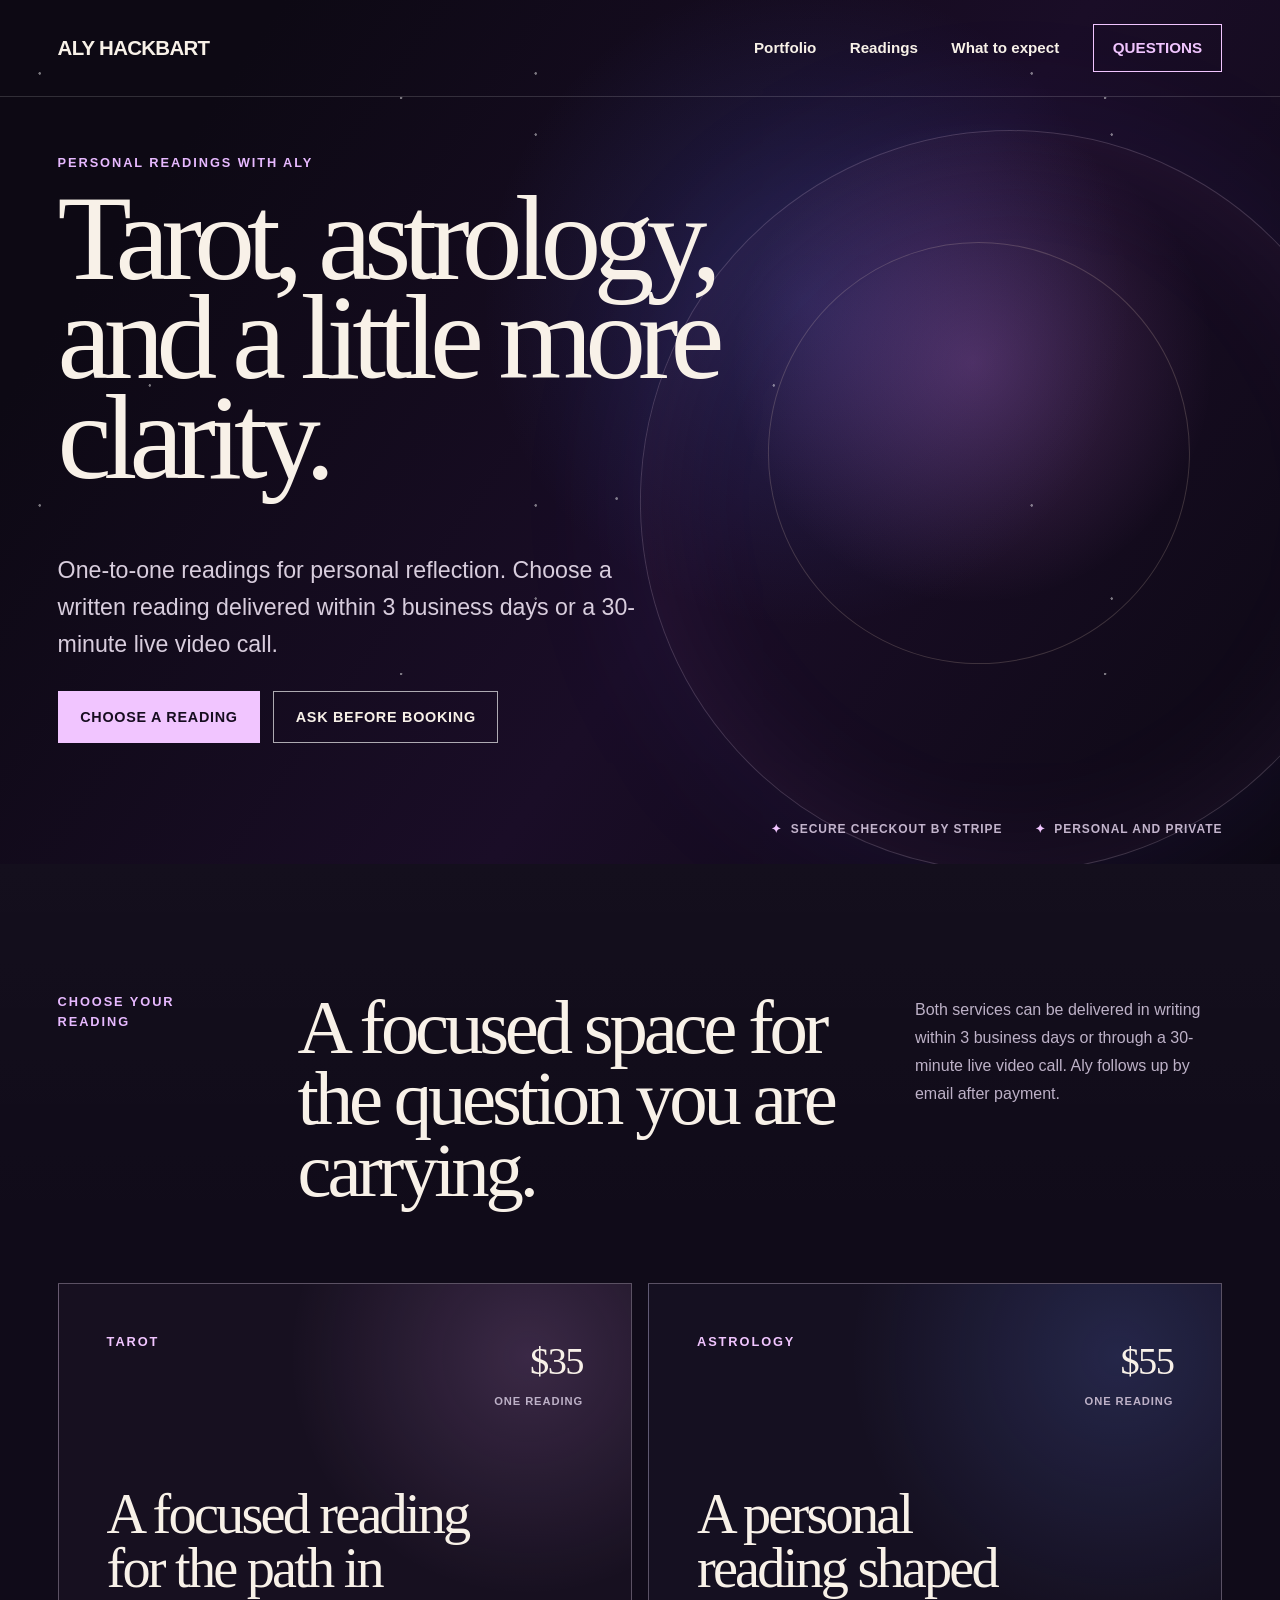
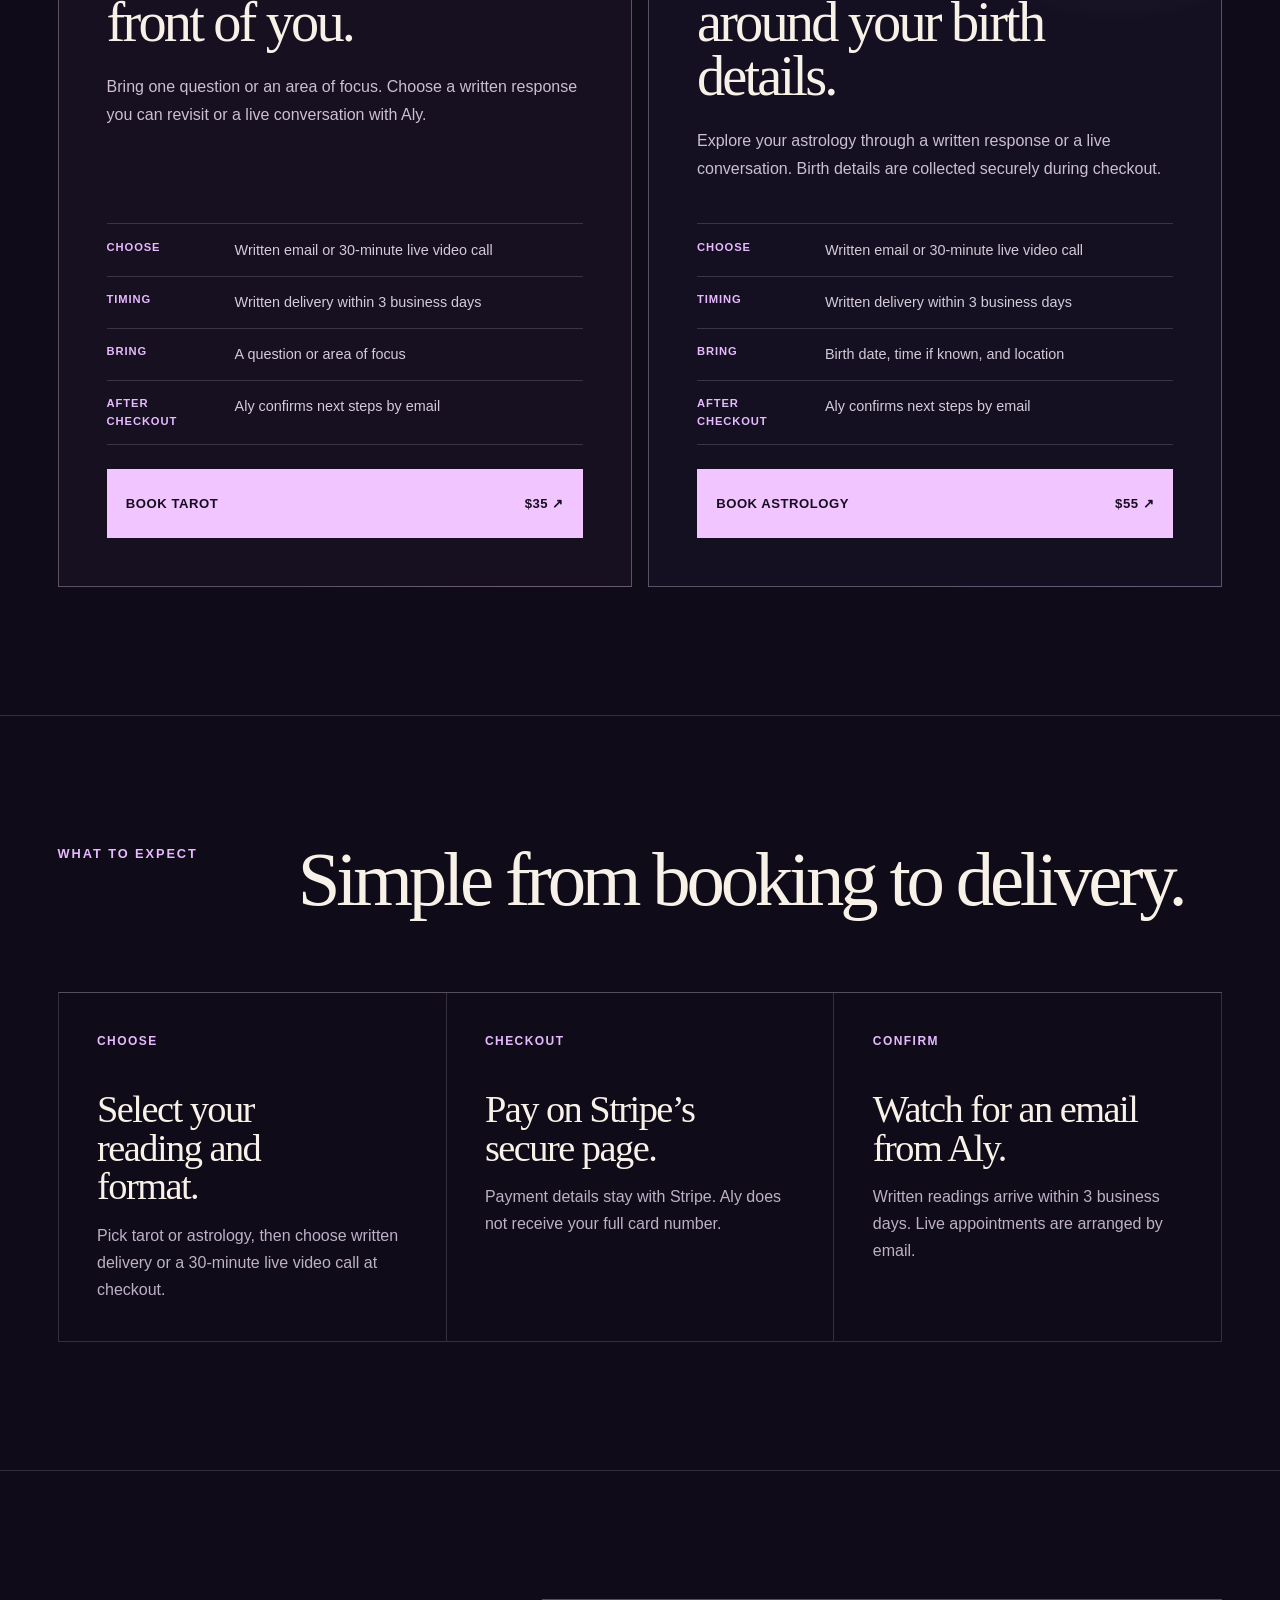
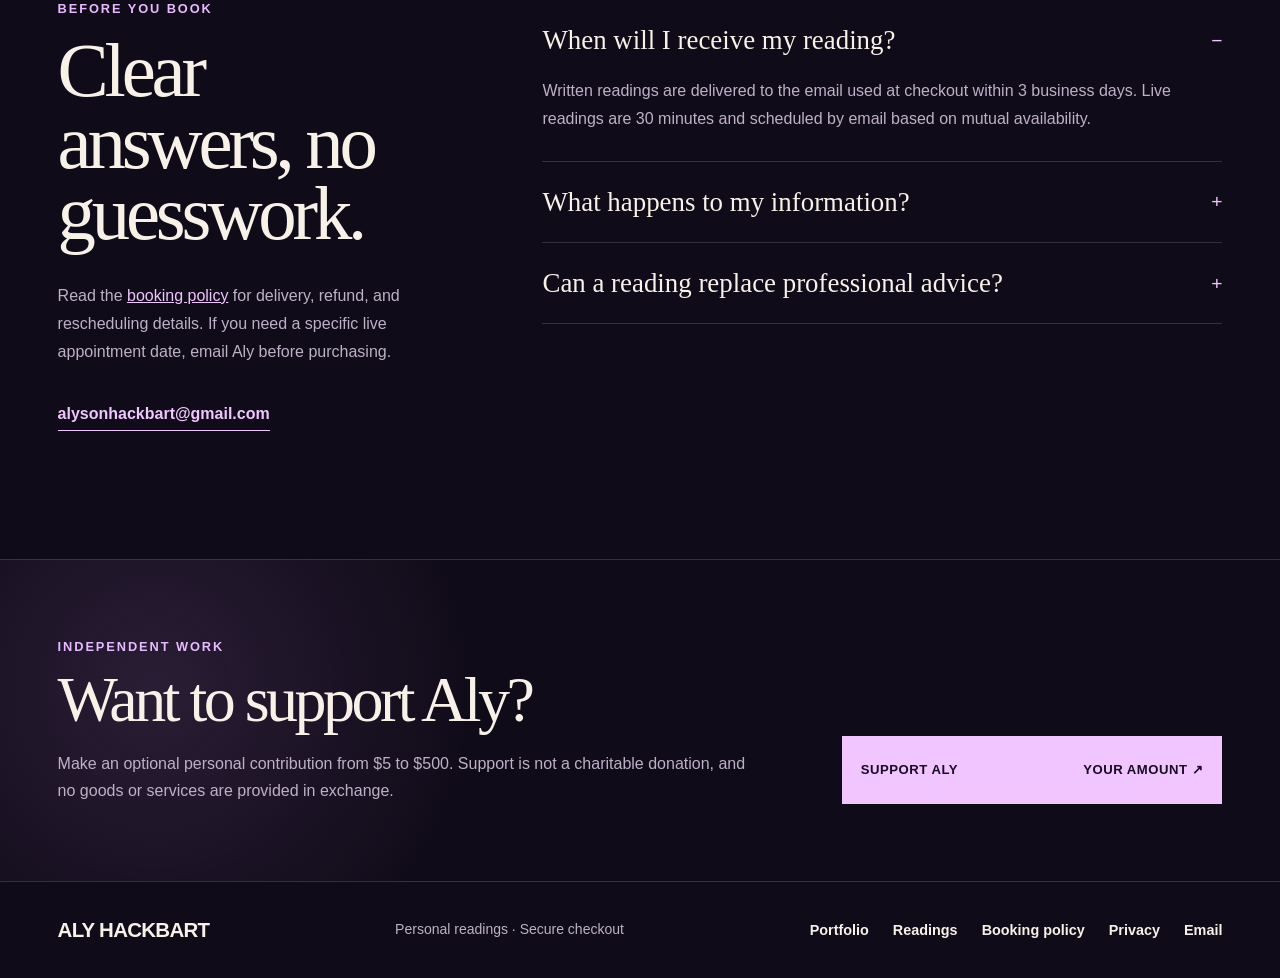
==== commit a71040f5: "Add clear reading delivery and booking policy" ====
--- a/readings/index.html
+++ b/readings/index.html
@@ -73,7 +73,7 @@
       <div class="reading-hero-copy">
         <p class="reading-kicker">Personal readings with Aly</p>
         <h1 id="reading-title">Tarot, astrology,<br>and a little more clarity.</h1>
-        <p class="reading-intro">One-to-one readings for personal reflection. Choose a thoughtful written email or a live video call during secure checkout.</p>
+        <p class="reading-intro">One-to-one readings for personal reflection. Choose a written reading delivered within 3 business days or a 30-minute live video call.</p>
         <div class="hero-actions reading-actions">
           <a class="button reading-button" href="#services">Choose a reading</a>
           <a class="button button-outline" href="mailto:alysonhackbart@gmail.com?subject=Question%20before%20booking">Ask before booking</a>
@@ -90,7 +90,7 @@
         <header class="reading-section-heading">
           <p class="reading-kicker">Choose your reading</p>
           <h2 id="reading-services-title">A focused space for the question you are carrying.</h2>
-          <p>Both services can be delivered in writing or through a live video call. Aly follows up by email after payment to confirm the details.</p>
+          <p>Both services can be delivered in writing within 3 business days or through a 30-minute live video call. Aly follows up by email after payment.</p>
         </header>
 
         <div class="reading-offers">
@@ -102,7 +102,8 @@
             <h3>A focused reading for the path in front of you.</h3>
             <p class="reading-offer-copy">Bring one question or an area of focus. Choose a written response you can revisit or a live conversation with Aly.</p>
             <dl class="reading-details">
-              <div><dt>Choose</dt><dd>Written email or live video call</dd></div>
+              <div><dt>Choose</dt><dd>Written email or 30-minute live video call</dd></div>
+              <div><dt>Timing</dt><dd>Written delivery within 3 business days</dd></div>
               <div><dt>Bring</dt><dd>A question or area of focus</dd></div>
               <div><dt>After checkout</dt><dd>Aly confirms next steps by email</dd></div>
             </dl>
@@ -117,7 +118,8 @@
             <h3>A personal reading shaped around your birth details.</h3>
             <p class="reading-offer-copy">Explore your astrology through a written response or a live conversation. Birth details are collected securely during checkout.</p>
             <dl class="reading-details">
-              <div><dt>Choose</dt><dd>Written email or live video call</dd></div>
+              <div><dt>Choose</dt><dd>Written email or 30-minute live video call</dd></div>
+              <div><dt>Timing</dt><dd>Written delivery within 3 business days</dd></div>
               <div><dt>Bring</dt><dd>Birth date, time if known, and location</dd></div>
               <div><dt>After checkout</dt><dd>Aly confirms next steps by email</dd></div>
             </dl>
@@ -135,7 +137,7 @@
           <article>
             <p class="process-word">Choose</p>
             <h3>Select your reading and format.</h3>
-            <p>Pick tarot or astrology, then choose written delivery or a live video call at checkout.</p>
+            <p>Pick tarot or astrology, then choose written delivery or a 30-minute live video call at checkout.</p>
           </article>
           <article>
             <p class="process-word">Checkout</p>
@@ -145,7 +147,7 @@
           <article>
             <p class="process-word">Confirm</p>
             <h3>Watch for an email from Aly.</h3>
-            <p>Delivery timing and any live appointment are confirmed directly after booking.</p>
+            <p>Written readings arrive within 3 business days. Live appointments are arranged by email.</p>
           </article>
         </div>
       </section>
@@ -154,13 +156,13 @@
         <div class="questions-intro">
           <p class="reading-kicker">Before you book</p>
           <h2 id="questions-title">Clear answers, no guesswork.</h2>
-          <p>If you need a reading by a specific date, email Aly before purchasing so timing can be confirmed.</p>
+          <p>Read the <a href="/booking-policy.html">booking policy</a> for delivery, refund, and rescheduling details. If you need a specific live appointment date, email Aly before purchasing.</p>
           <a class="reading-email" href="mailto:alysonhackbart@gmail.com?subject=Reading%20question">alysonhackbart@gmail.com</a>
         </div>
         <div class="question-list">
           <details open>
             <summary>When will I receive my reading?</summary>
-            <p>Aly confirms delivery timing by email after checkout. For live readings, the appointment is arranged by email based on mutual availability.</p>
+            <p>Written readings are delivered to the email used at checkout within 3 business days. Live readings are 30 minutes and scheduled by email based on mutual availability.</p>
           </details>
           <details>
             <summary>What happens to my information?</summary>
@@ -187,7 +189,7 @@
   <footer class="readings-footer">
     <a class="wordmark" href="/">Aly Hackbart</a>
     <p>Personal readings · Secure checkout</p>
-    <div><a href="/">Portfolio</a><a href="#services">Readings</a><a href="/privacy.html">Privacy</a><a href="mailto:alysonhackbart@gmail.com">Email</a></div>
+    <div><a href="/">Portfolio</a><a href="#services">Readings</a><a href="/booking-policy.html">Booking policy</a><a href="/privacy.html">Privacy</a><a href="mailto:alysonhackbart@gmail.com">Email</a></div>
   </footer>
 </body>
 </html>
--- a/styles.css
+++ b/styles.css
@@ -663,6 +663,11 @@
 .message-page main { width: min(42rem, 100%); text-align: center; }
 .message-page h1 { margin: 1rem 0 1.5rem; }
 .message-page main > p:not(.section-label) { margin: 0 auto 2rem; color: var(--muted); font-size: 1.05rem; }
+.message-page .message-fineprint {
+  max-width: 35rem;
+  font-size: .9rem !important;
+}
+.message-page .message-fineprint a { color: var(--blue); text-decoration: underline; }
 
 @media (max-width: 58rem) {
   .section-header,
@@ -1265,6 +1270,7 @@
   color: var(--muted);
   line-height: 1.75;
 }
+.questions-intro > p a { color: #f1c5ff; text-decoration: underline; }
 .reading-email {
   display: inline-block;
   max-width: 100%;
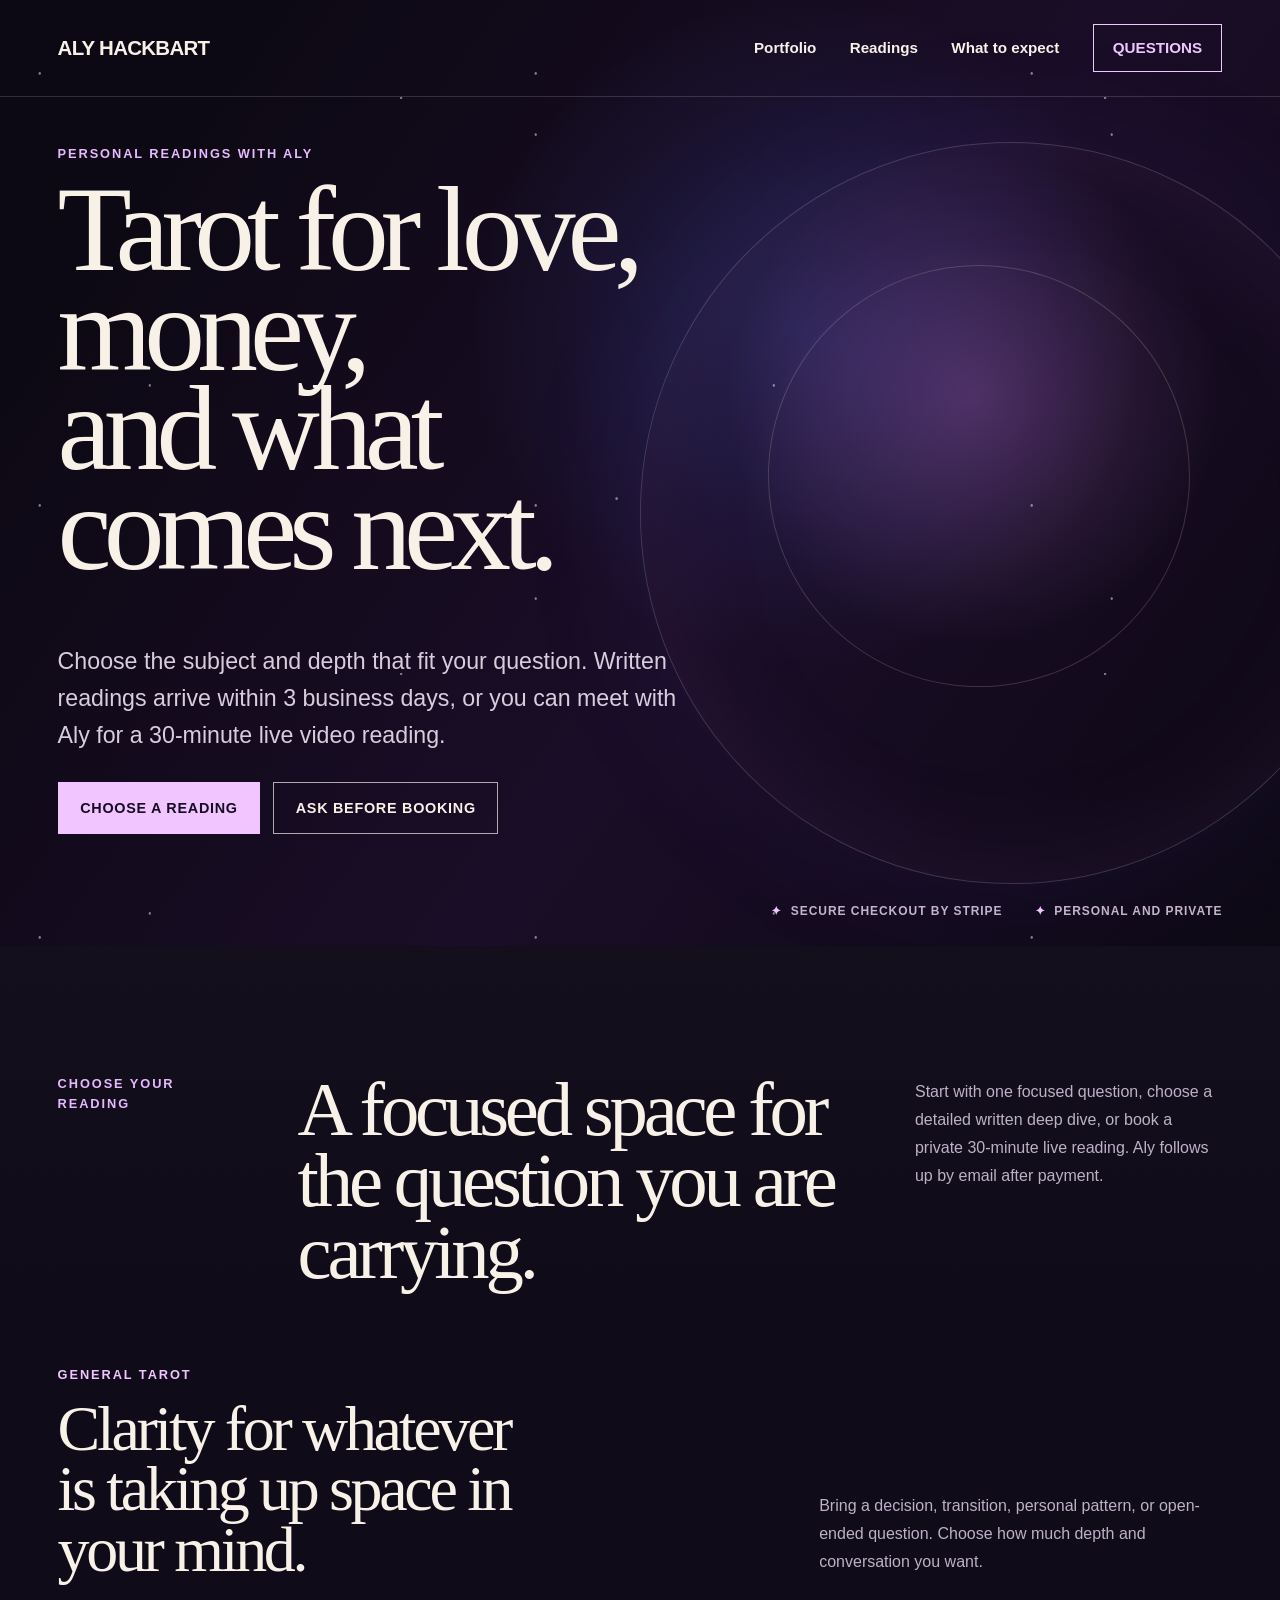
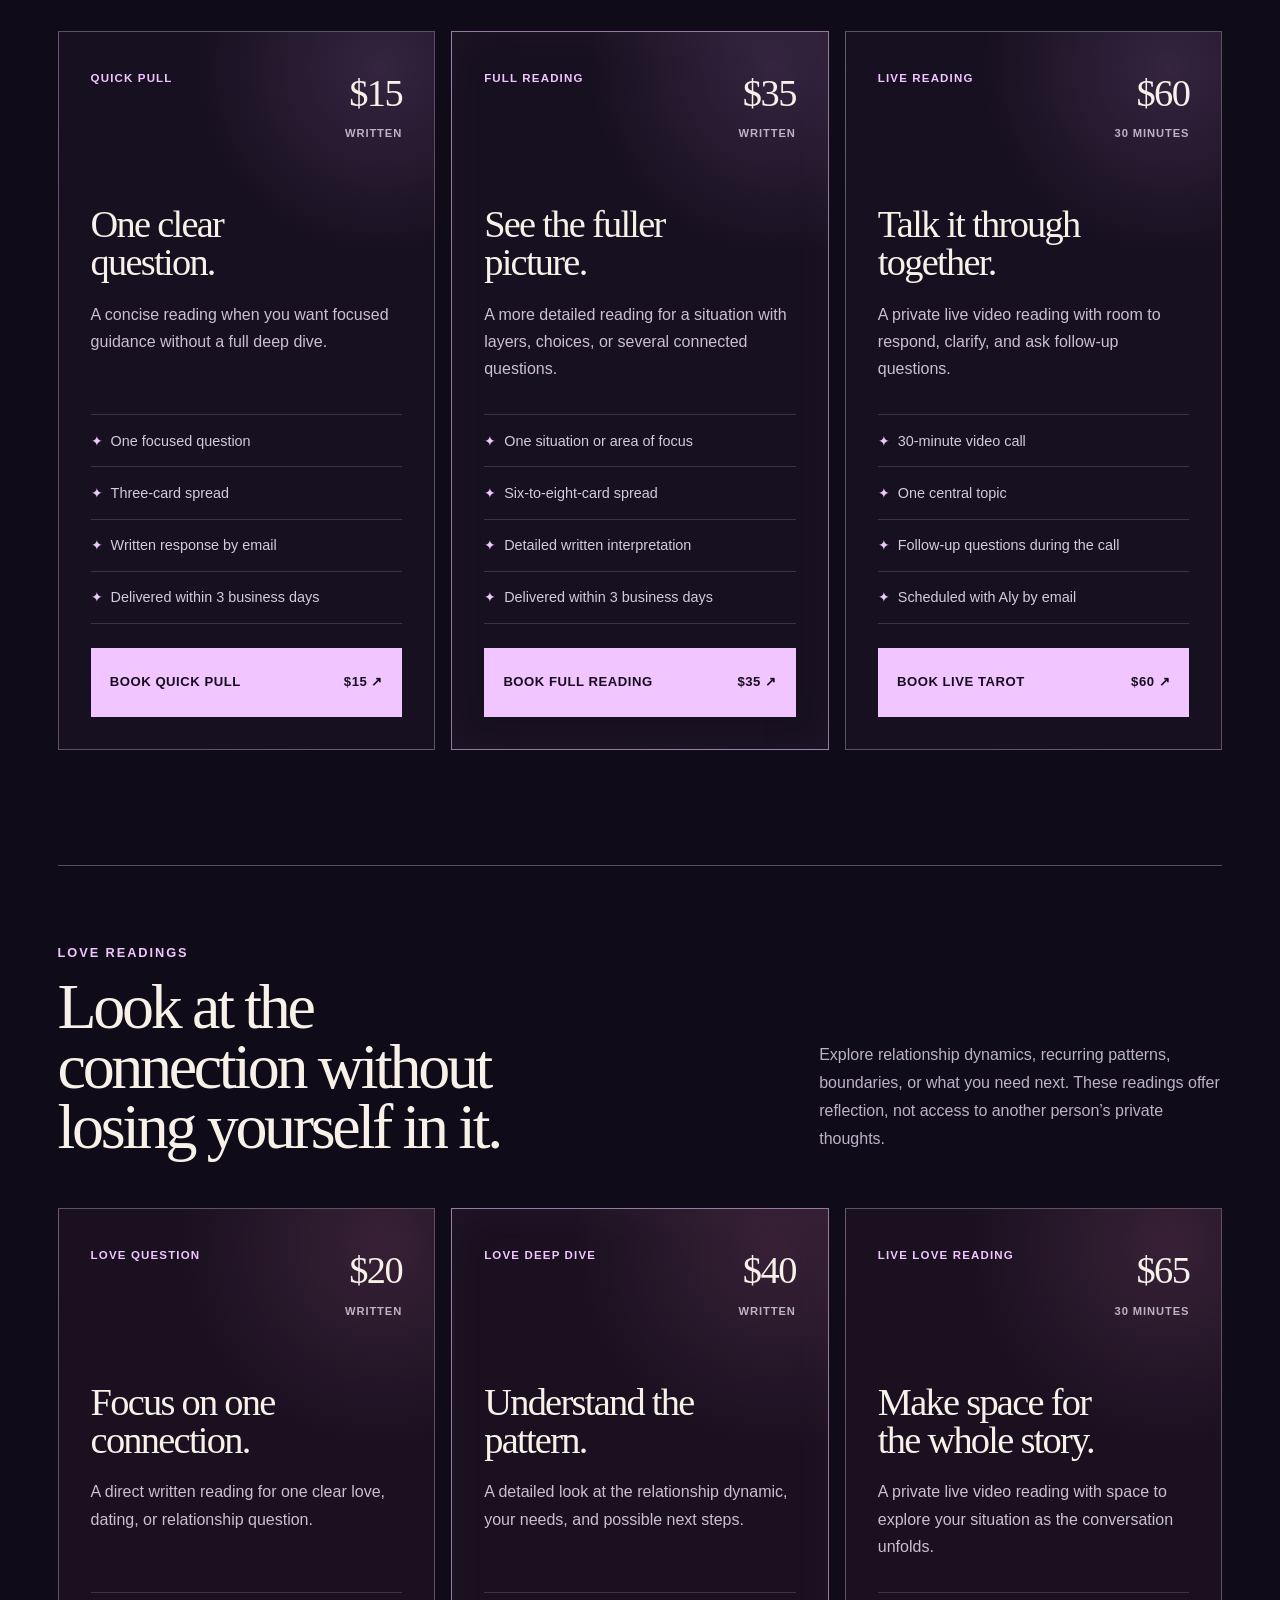
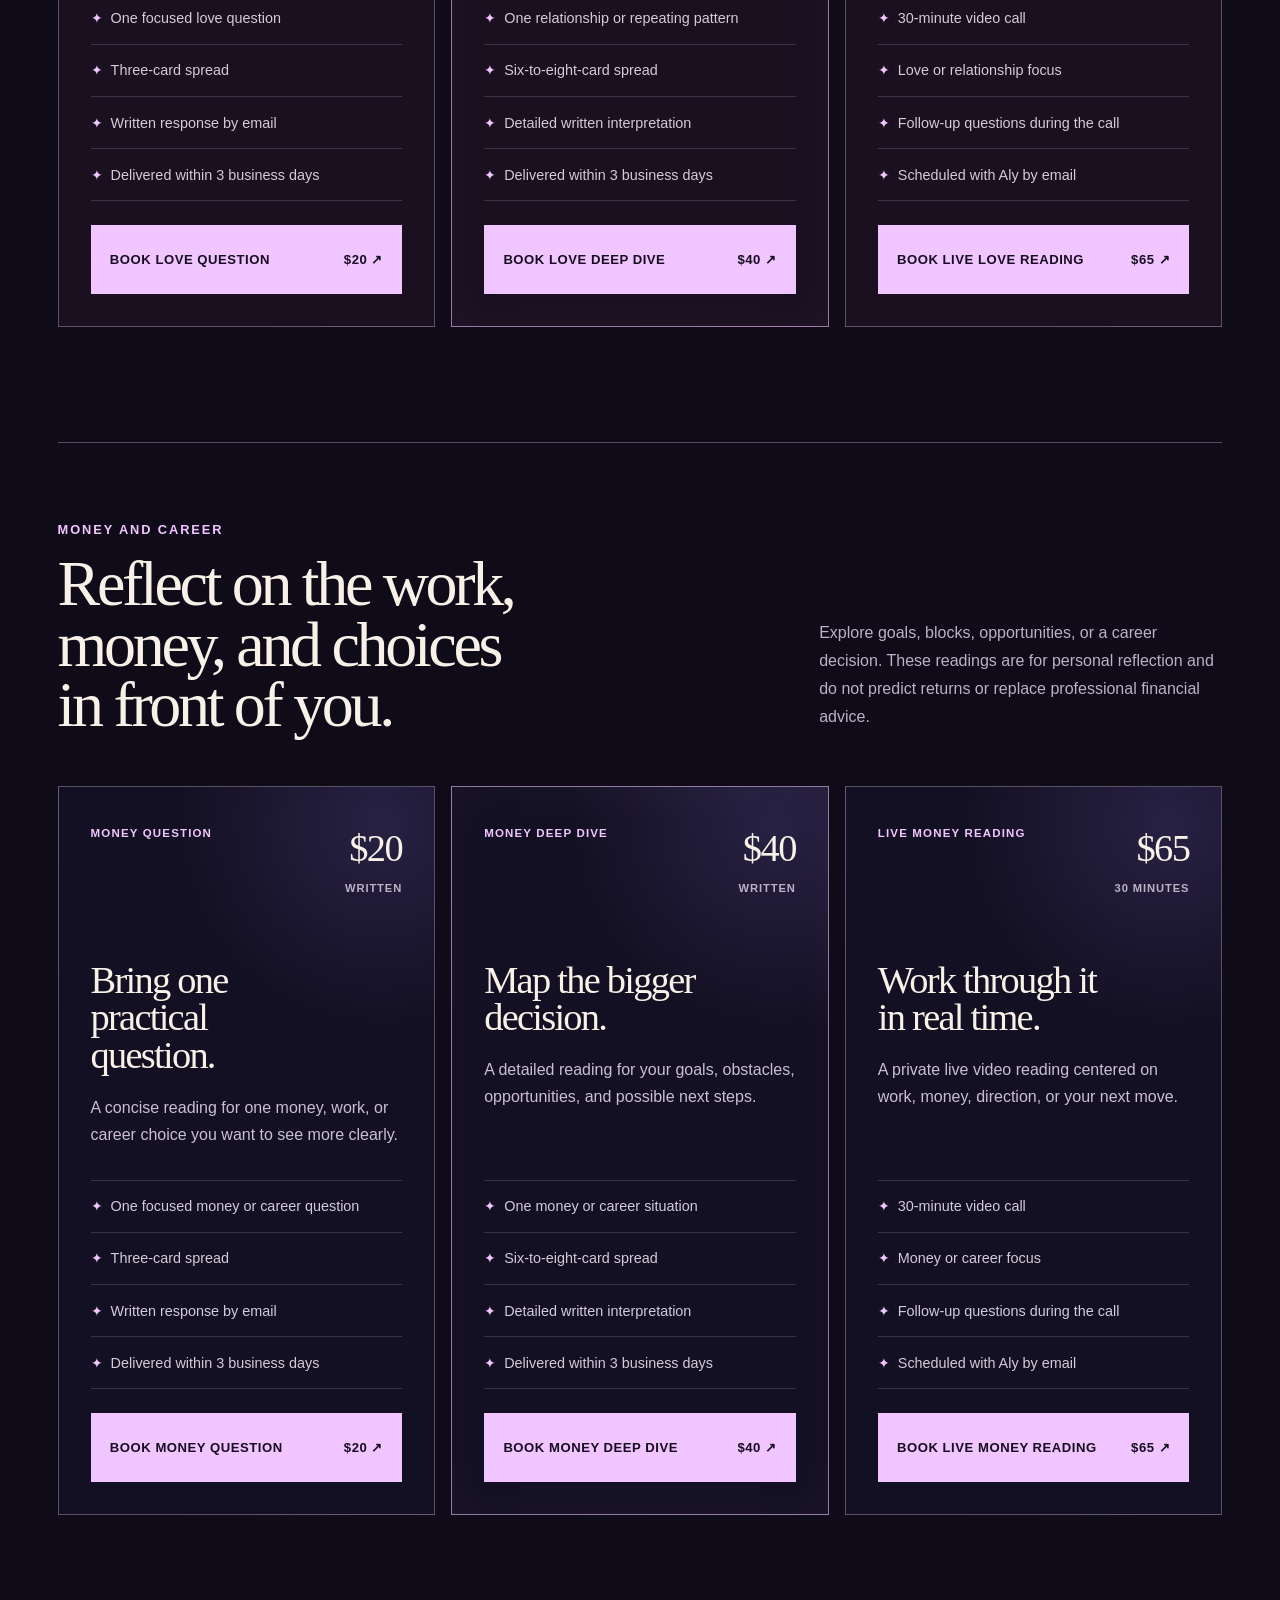
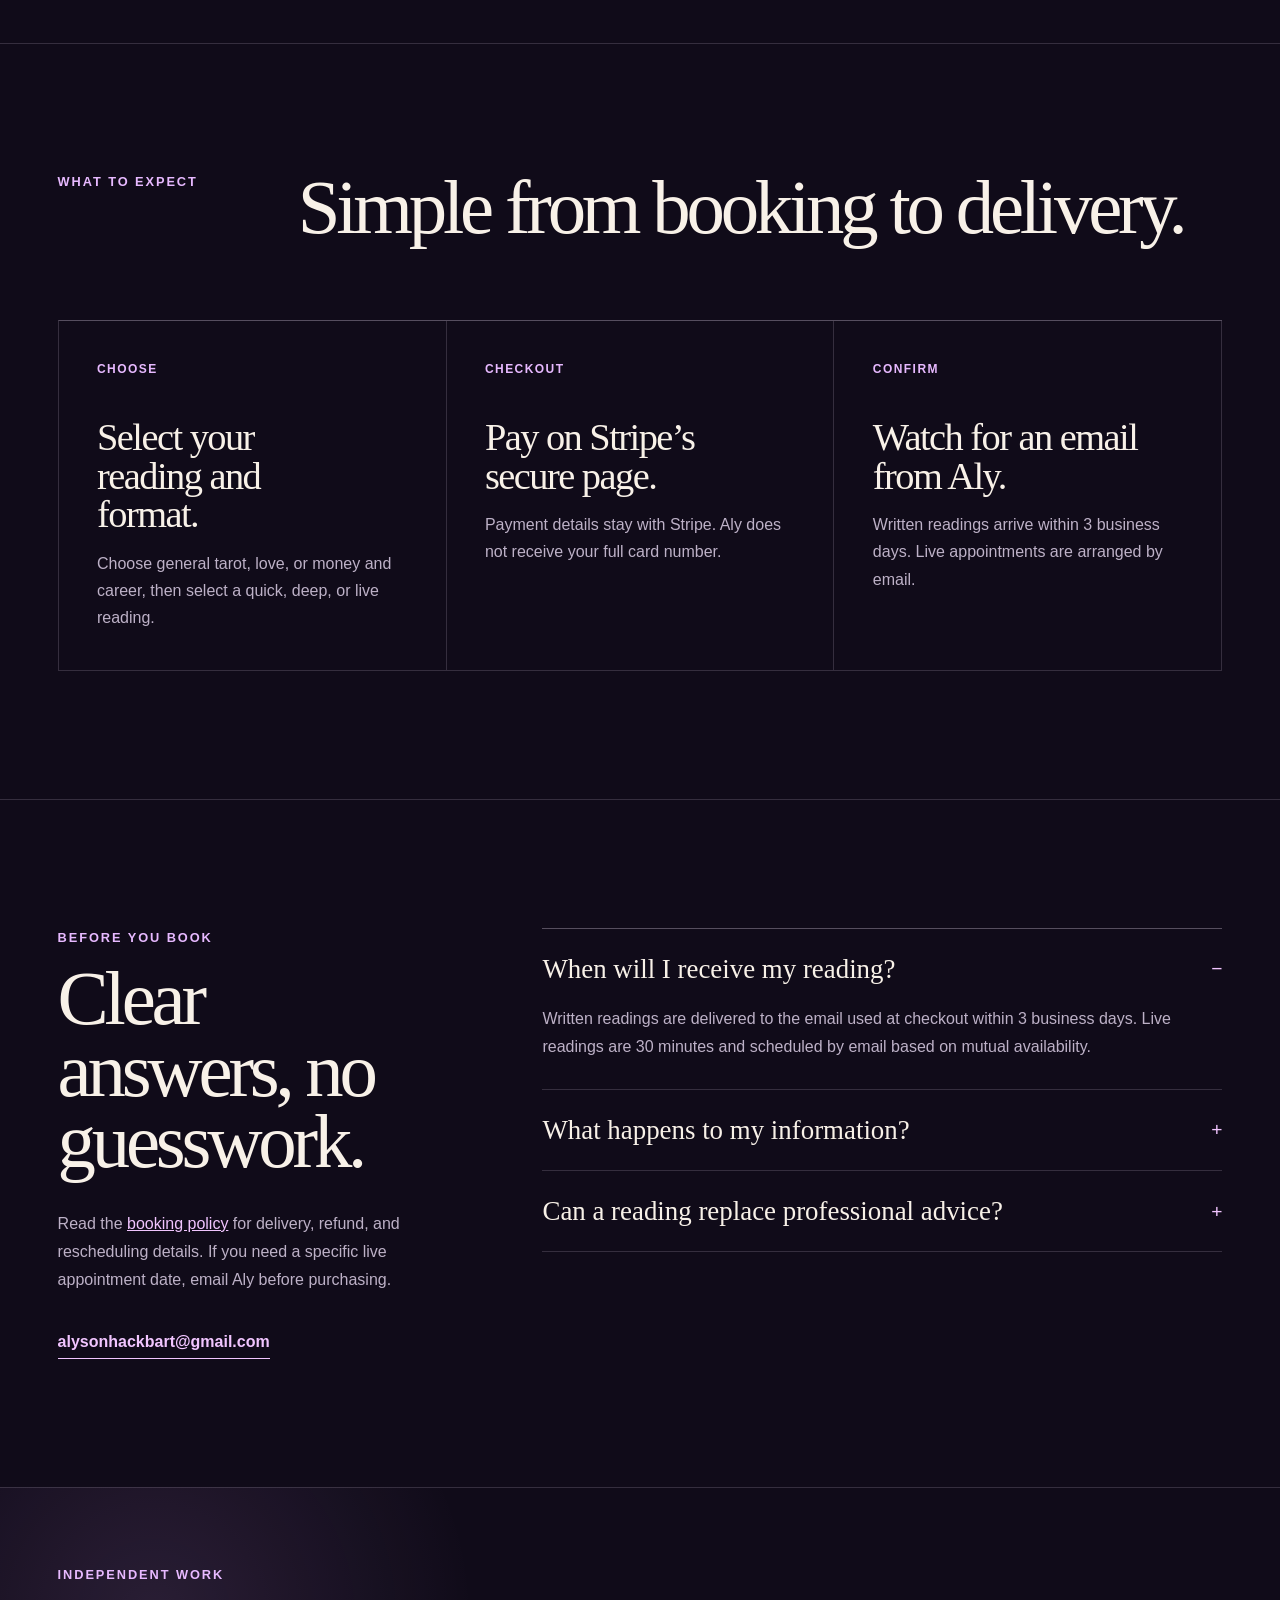
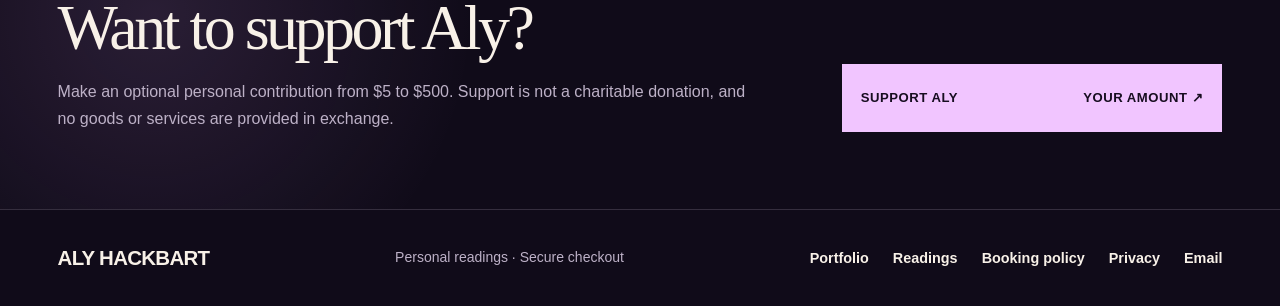
==== commit 4e4c46ad: "Replace astrology with expanded tarot services" ====
--- a/readings/index.html
+++ b/readings/index.html
@@ -5,19 +5,19 @@
   <meta name="viewport" content="width=device-width, initial-scale=1">
   <meta name="theme-color" content="#100b19">
   <meta name="robots" content="index,follow,max-image-preview:large">
-  <meta name="description" content="Book a personal tarot or astrology reading with Aly Hackbart through secure Stripe checkout.">
+  <meta name="description" content="Book a personal tarot reading with Aly Hackbart for general guidance, love, money, or career through secure Stripe checkout.">
   <link rel="canonical" href="https://alyhackbart.com/readings/">
   <link rel="icon" href="/favicon.svg" type="image/svg+xml">
   <link rel="icon" href="/favicon.png" type="image/png" sizes="64x64">
   <link rel="apple-touch-icon" href="/apple-touch-icon.png">
   <meta property="og:site_name" content="Aly Hackbart">
   <meta property="og:title" content="Personal Readings | Aly Hackbart">
-  <meta property="og:description" content="Personal tarot and astrology readings, available as a written email or live video call.">
+  <meta property="og:description" content="Personal tarot readings for general guidance, love, money, and career, available in writing or as a live video call.">
   <meta property="og:type" content="website">
   <meta property="og:url" content="https://alyhackbart.com/readings/">
   <meta name="twitter:card" content="summary">
   <meta name="twitter:title" content="Personal Readings | Aly Hackbart">
-  <meta name="twitter:description" content="Personal tarot and astrology readings, available as a written email or live video call.">
+  <meta name="twitter:description" content="Personal tarot readings for general guidance, love, money, and career, available in writing or as a live video call.">
   <title>Personal Readings | Aly Hackbart</title>
   <script type="application/ld+json">
   {
@@ -26,26 +26,19 @@
     "name": "Personal readings by Aly Hackbart",
     "url": "https://alyhackbart.com/readings/",
     "itemListElement": [
-      {
-        "@type": "Offer",
-        "position": 1,
-        "priceCurrency": "USD",
-        "price": "35.00",
-        "url": "https://book.stripe.com/9B63cufn41yC1Ovgvq4Ja00",
-        "itemOffered": { "@type": "Service", "name": "Tarot reading", "provider": { "@type": "Person", "name": "Aly Hackbart" } }
-      },
-      {
-        "@type": "Offer",
-        "position": 2,
-        "priceCurrency": "USD",
-        "price": "55.00",
-        "url": "https://book.stripe.com/14AcN4b6Ob9c0Kr3IE4Ja01",
-        "itemOffered": { "@type": "Service", "name": "Astrology reading", "provider": { "@type": "Person", "name": "Aly Hackbart" } }
-      }
+      { "@type": "Offer", "position": 1, "priceCurrency": "USD", "price": "15.00", "url": "https://book.stripe.com/3cI6oG8YGgtweBh5QM4Ja03", "itemOffered": { "@type": "Service", "name": "General Tarot Quick Pull", "provider": { "@type": "Person", "name": "Aly Hackbart" } } },
+      { "@type": "Offer", "position": 2, "priceCurrency": "USD", "price": "35.00", "url": "https://book.stripe.com/28E5kCdeWeloal14MI4Ja04", "itemOffered": { "@type": "Service", "name": "General Tarot Full Reading", "provider": { "@type": "Person", "name": "Aly Hackbart" } } },
+      { "@type": "Offer", "position": 3, "priceCurrency": "USD", "price": "60.00", "url": "https://book.stripe.com/fZufZgcaS0uyfFl92Y4Ja05", "itemOffered": { "@type": "Service", "name": "General Tarot Live Reading", "provider": { "@type": "Person", "name": "Aly Hackbart" } } },
+      { "@type": "Offer", "position": 4, "priceCurrency": "USD", "price": "20.00", "url": "https://book.stripe.com/6oU6oG7UCb9ceBh3IE4Ja06", "itemOffered": { "@type": "Service", "name": "Love Reading: One Question", "provider": { "@type": "Person", "name": "Aly Hackbart" } } },
+      { "@type": "Offer", "position": 5, "priceCurrency": "USD", "price": "40.00", "url": "https://book.stripe.com/14AcN4ej04KO50H1Aw4Ja08", "itemOffered": { "@type": "Service", "name": "Love Reading: Deep Dive", "provider": { "@type": "Person", "name": "Aly Hackbart" } } },
+      { "@type": "Offer", "position": 6, "priceCurrency": "USD", "price": "65.00", "url": "https://book.stripe.com/8x24gya2K6SWal1gvq4Ja07", "itemOffered": { "@type": "Service", "name": "Love Reading: Live Session", "provider": { "@type": "Person", "name": "Aly Hackbart" } } },
+      { "@type": "Offer", "position": 7, "priceCurrency": "USD", "price": "20.00", "url": "https://book.stripe.com/eVqcN46Qyelodxdeni4Ja09", "itemOffered": { "@type": "Service", "name": "Money and Career Reading: One Question", "provider": { "@type": "Person", "name": "Aly Hackbart" } } },
+      { "@type": "Offer", "position": 8, "priceCurrency": "USD", "price": "40.00", "url": "https://book.stripe.com/6oU8wOa2K1yCfFldje4Ja0a", "itemOffered": { "@type": "Service", "name": "Money and Career Reading: Deep Dive", "provider": { "@type": "Person", "name": "Aly Hackbart" } } },
+      { "@type": "Offer", "position": 9, "priceCurrency": "USD", "price": "65.00", "url": "https://book.stripe.com/28EcN42Ai1yCgJpcfa4Ja0b", "itemOffered": { "@type": "Service", "name": "Money and Career Reading: Live Session", "provider": { "@type": "Person", "name": "Aly Hackbart" } } }
     ]
   }
   </script>
-  <link rel="stylesheet" href="/styles.css?v=20260903-8">
+  <link rel="stylesheet" href="/styles.css?v=20260903-11">
   <script src="/script.js?v=20260903-4" defer></script>
 </head>
 <body id="top" class="readings-page">
@@ -72,8 +65,8 @@
       <div class="reading-stars" aria-hidden="true"></div>
       <div class="reading-hero-copy">
         <p class="reading-kicker">Personal readings with Aly</p>
-        <h1 id="reading-title">Tarot, astrology,<br>and a little more clarity.</h1>
-        <p class="reading-intro">One-to-one readings for personal reflection. Choose a written reading delivered within 3 business days or a 30-minute live video call.</p>
+        <h1 id="reading-title">Tarot for love, money,<br>and what comes next.</h1>
+        <p class="reading-intro">Choose the subject and depth that fit your question. Written readings arrive within 3 business days, or you can meet with Aly for a 30-minute live video reading.</p>
         <div class="hero-actions reading-actions">
           <a class="button reading-button" href="#services">Choose a reading</a>
           <a class="button button-outline" href="mailto:alysonhackbart@gmail.com?subject=Question%20before%20booking">Ask before booking</a>
@@ -90,41 +83,108 @@
         <header class="reading-section-heading">
           <p class="reading-kicker">Choose your reading</p>
           <h2 id="reading-services-title">A focused space for the question you are carrying.</h2>
-          <p>Both services can be delivered in writing within 3 business days or through a 30-minute live video call. Aly follows up by email after payment.</p>
+          <p>Start with one focused question, choose a detailed written deep dive, or book a private 30-minute live reading. Aly follows up by email after payment.</p>
         </header>
 
-        <div class="reading-offers">
-          <article class="reading-offer tarot-offer">
-            <div class="reading-offer-top">
-              <p class="reading-offer-label">Tarot</p>
-              <p class="reading-price"><span>$35</span>one reading</p>
+        <div class="reading-categories">
+          <section class="reading-category general-reading-category" aria-labelledby="general-tarot-title">
+            <header class="reading-category-header">
+              <div>
+                <p class="reading-offer-label">General tarot</p>
+                <h3 id="general-tarot-title">Clarity for whatever is taking up space in your mind.</h3>
+              </div>
+              <p>Bring a decision, transition, personal pattern, or open-ended question. Choose how much depth and conversation you want.</p>
+            </header>
+            <div class="reading-tiers">
+              <article class="reading-tier">
+                <div class="reading-tier-top"><p class="reading-tier-label">Quick pull</p><p class="reading-price"><span>$15</span>written</p></div>
+                <h4>One clear question.</h4>
+                <p class="reading-tier-copy">A concise reading when you want focused guidance without a full deep dive.</p>
+                <ul class="reading-includes"><li>One focused question</li><li>Three-card spread</li><li>Written response by email</li><li>Delivered within 3 business days</li></ul>
+                <a class="reading-checkout" href="https://book.stripe.com/3cI6oG8YGgtweBh5QM4Ja03"><span>Book quick pull</span><span>$15 ↗</span></a>
+              </article>
+              <article class="reading-tier featured-tier">
+                <div class="reading-tier-top"><p class="reading-tier-label">Full reading</p><p class="reading-price"><span>$35</span>written</p></div>
+                <h4>See the fuller picture.</h4>
+                <p class="reading-tier-copy">A more detailed reading for a situation with layers, choices, or several connected questions.</p>
+                <ul class="reading-includes"><li>One situation or area of focus</li><li>Six-to-eight-card spread</li><li>Detailed written interpretation</li><li>Delivered within 3 business days</li></ul>
+                <a class="reading-checkout" href="https://book.stripe.com/28E5kCdeWeloal14MI4Ja04"><span>Book full reading</span><span>$35 ↗</span></a>
+              </article>
+              <article class="reading-tier">
+                <div class="reading-tier-top"><p class="reading-tier-label">Live reading</p><p class="reading-price"><span>$60</span>30 minutes</p></div>
+                <h4>Talk it through together.</h4>
+                <p class="reading-tier-copy">A private live video reading with room to respond, clarify, and ask follow-up questions.</p>
+                <ul class="reading-includes"><li>30-minute video call</li><li>One central topic</li><li>Follow-up questions during the call</li><li>Scheduled with Aly by email</li></ul>
+                <a class="reading-checkout" href="https://book.stripe.com/fZufZgcaS0uyfFl92Y4Ja05"><span>Book live tarot</span><span>$60 ↗</span></a>
+              </article>
             </div>
-            <h3>A focused reading for the path in front of you.</h3>
-            <p class="reading-offer-copy">Bring one question or an area of focus. Choose a written response you can revisit or a live conversation with Aly.</p>
-            <dl class="reading-details">
-              <div><dt>Choose</dt><dd>Written email or 30-minute live video call</dd></div>
-              <div><dt>Timing</dt><dd>Written delivery within 3 business days</dd></div>
-              <div><dt>Bring</dt><dd>A question or area of focus</dd></div>
-              <div><dt>After checkout</dt><dd>Aly confirms next steps by email</dd></div>
-            </dl>
-            <a class="reading-checkout" href="https://book.stripe.com/9B63cufn41yC1Ovgvq4Ja00"><span>Book tarot</span><span>$35 ↗</span></a>
-          </article>
-
-          <article class="reading-offer astrology-offer">
-            <div class="reading-offer-top">
-              <p class="reading-offer-label">Astrology</p>
-              <p class="reading-price"><span>$55</span>one reading</p>
+          </section>
+
+          <section class="reading-category love-reading-category" aria-labelledby="love-reading-title">
+            <header class="reading-category-header">
+              <div>
+                <p class="reading-offer-label">Love readings</p>
+                <h3 id="love-reading-title">Look at the connection without losing yourself in it.</h3>
+              </div>
+              <p>Explore relationship dynamics, recurring patterns, boundaries, or what you need next. These readings offer reflection, not access to another person’s private thoughts.</p>
+            </header>
+            <div class="reading-tiers">
+              <article class="reading-tier">
+                <div class="reading-tier-top"><p class="reading-tier-label">Love question</p><p class="reading-price"><span>$20</span>written</p></div>
+                <h4>Focus on one connection.</h4>
+                <p class="reading-tier-copy">A direct written reading for one clear love, dating, or relationship question.</p>
+                <ul class="reading-includes"><li>One focused love question</li><li>Three-card spread</li><li>Written response by email</li><li>Delivered within 3 business days</li></ul>
+                <a class="reading-checkout" href="https://book.stripe.com/6oU6oG7UCb9ceBh3IE4Ja06"><span>Book love question</span><span>$20 ↗</span></a>
+              </article>
+              <article class="reading-tier featured-tier">
+                <div class="reading-tier-top"><p class="reading-tier-label">Love deep dive</p><p class="reading-price"><span>$40</span>written</p></div>
+                <h4>Understand the pattern.</h4>
+                <p class="reading-tier-copy">A detailed look at the relationship dynamic, your needs, and possible next steps.</p>
+                <ul class="reading-includes"><li>One relationship or repeating pattern</li><li>Six-to-eight-card spread</li><li>Detailed written interpretation</li><li>Delivered within 3 business days</li></ul>
+                <a class="reading-checkout" href="https://book.stripe.com/14AcN4ej04KO50H1Aw4Ja08"><span>Book love deep dive</span><span>$40 ↗</span></a>
+              </article>
+              <article class="reading-tier">
+                <div class="reading-tier-top"><p class="reading-tier-label">Live love reading</p><p class="reading-price"><span>$65</span>30 minutes</p></div>
+                <h4>Make space for the whole story.</h4>
+                <p class="reading-tier-copy">A private live video reading with space to explore your situation as the conversation unfolds.</p>
+                <ul class="reading-includes"><li>30-minute video call</li><li>Love or relationship focus</li><li>Follow-up questions during the call</li><li>Scheduled with Aly by email</li></ul>
+                <a class="reading-checkout" href="https://book.stripe.com/8x24gya2K6SWal1gvq4Ja07"><span>Book live love reading</span><span>$65 ↗</span></a>
+              </article>
             </div>
-            <h3>A personal reading shaped around your birth details.</h3>
-            <p class="reading-offer-copy">Explore your astrology through a written response or a live conversation. Birth details are collected securely during checkout.</p>
-            <dl class="reading-details">
-              <div><dt>Choose</dt><dd>Written email or 30-minute live video call</dd></div>
-              <div><dt>Timing</dt><dd>Written delivery within 3 business days</dd></div>
-              <div><dt>Bring</dt><dd>Birth date, time if known, and location</dd></div>
-              <div><dt>After checkout</dt><dd>Aly confirms next steps by email</dd></div>
-            </dl>
-            <a class="reading-checkout" href="https://book.stripe.com/14AcN4b6Ob9c0Kr3IE4Ja01"><span>Book astrology</span><span>$55 ↗</span></a>
-          </article>
+          </section>
+
+          <section class="reading-category money-reading-category" aria-labelledby="money-reading-title">
+            <header class="reading-category-header">
+              <div>
+                <p class="reading-offer-label">Money and career</p>
+                <h3 id="money-reading-title">Reflect on the work, money, and choices in front of you.</h3>
+              </div>
+              <p>Explore goals, blocks, opportunities, or a career decision. These readings are for personal reflection and do not predict returns or replace professional financial advice.</p>
+            </header>
+            <div class="reading-tiers">
+              <article class="reading-tier">
+                <div class="reading-tier-top"><p class="reading-tier-label">Money question</p><p class="reading-price"><span>$20</span>written</p></div>
+                <h4>Bring one practical question.</h4>
+                <p class="reading-tier-copy">A concise reading for one money, work, or career choice you want to see more clearly.</p>
+                <ul class="reading-includes"><li>One focused money or career question</li><li>Three-card spread</li><li>Written response by email</li><li>Delivered within 3 business days</li></ul>
+                <a class="reading-checkout" href="https://book.stripe.com/eVqcN46Qyelodxdeni4Ja09"><span>Book money question</span><span>$20 ↗</span></a>
+              </article>
+              <article class="reading-tier featured-tier">
+                <div class="reading-tier-top"><p class="reading-tier-label">Money deep dive</p><p class="reading-price"><span>$40</span>written</p></div>
+                <h4>Map the bigger decision.</h4>
+                <p class="reading-tier-copy">A detailed reading for your goals, obstacles, opportunities, and possible next steps.</p>
+                <ul class="reading-includes"><li>One money or career situation</li><li>Six-to-eight-card spread</li><li>Detailed written interpretation</li><li>Delivered within 3 business days</li></ul>
+                <a class="reading-checkout" href="https://book.stripe.com/6oU8wOa2K1yCfFldje4Ja0a"><span>Book money deep dive</span><span>$40 ↗</span></a>
+              </article>
+              <article class="reading-tier">
+                <div class="reading-tier-top"><p class="reading-tier-label">Live money reading</p><p class="reading-price"><span>$65</span>30 minutes</p></div>
+                <h4>Work through it in real time.</h4>
+                <p class="reading-tier-copy">A private live video reading centered on work, money, direction, or your next move.</p>
+                <ul class="reading-includes"><li>30-minute video call</li><li>Money or career focus</li><li>Follow-up questions during the call</li><li>Scheduled with Aly by email</li></ul>
+                <a class="reading-checkout" href="https://book.stripe.com/28EcN42Ai1yCgJpcfa4Ja0b"><span>Book live money reading</span><span>$65 ↗</span></a>
+              </article>
+            </div>
+          </section>
         </div>
       </section>
 
@@ -137,7 +197,7 @@
           <article>
             <p class="process-word">Choose</p>
             <h3>Select your reading and format.</h3>
-            <p>Pick tarot or astrology, then choose written delivery or a 30-minute live video call at checkout.</p>
+            <p>Choose general tarot, love, or money and career, then select a quick, deep, or live reading.</p>
           </article>
           <article>
             <p class="process-word">Checkout</p>
--- a/styles.css
+++ b/styles.css
@@ -24,6 +24,16 @@
   line-height: 1.55;
   -webkit-font-smoothing: antialiased;
 }
+.portfolio-page {
+  --black: #100b19;
+  --black-raised: #171021;
+  --cream: #f8f1e8;
+  --muted: #bdb1c7;
+  --blue: #e6bfff;
+  --line: rgba(247, 231, 255, .16);
+  --line-strong: rgba(247, 231, 255, .3);
+  background: #100b19;
+}
 body.menu-open { overflow: hidden; }
 img, video, iframe { display: block; max-width: 100%; }
 a { color: inherit; text-decoration: none; }
@@ -166,6 +176,19 @@
   gap: .8rem;
   margin-top: 1.75rem;
 }
+.hero-text-link {
+  min-height: 3.25rem;
+  display: inline-flex;
+  align-items: center;
+  gap: .55rem;
+  padding: .85rem .45rem;
+  border-bottom: 1px solid rgba(255, 255, 255, .45);
+  font-size: .86rem;
+  font-weight: 800;
+  letter-spacing: .04em;
+  text-transform: uppercase;
+}
+.hero-text-link:hover { color: var(--blue); border-color: var(--blue); }
 .button {
   min-height: 3.25rem;
   display: inline-flex;
@@ -711,10 +734,12 @@
     background: rgba(8, 9, 11, .98);
   }
   .site-header nav.is-open { display: flex; }
+  .portfolio-page .site-header nav { background: rgba(16, 11, 25, .98); }
   .site-header nav a { padding: .9rem 0; }
   .nav-cta { justify-content: center; margin-top: .5rem; }
   .hero { min-height: max(46rem, 100svh); padding-top: 8rem; }
   .hero h1 { font-size: clamp(4.25rem, 24vw, 7.25rem); }
+  .portfolio-page .hero h1 { font-size: clamp(4.2rem, 22vw, 7rem); }
   .hero-statement { max-width: 19rem; }
   .hero-foot p { display: none; }
   .hero-foot { justify-content: flex-end; }
@@ -952,6 +977,134 @@
   letter-spacing: 0;
   text-transform: none;
 }
+.form-honeypot {
+  position: absolute !important;
+  width: 1px !important;
+  height: 1px !important;
+  overflow: hidden !important;
+  clip: rect(0 0 0 0) !important;
+  clip-path: inset(50%) !important;
+  white-space: nowrap !important;
+}
+
+/* Shared celestial portfolio treatment */
+.portfolio-page .site-header {
+  border-color: rgba(247, 231, 255, .17);
+  background: linear-gradient(180deg, rgba(13, 9, 20, .72), transparent);
+}
+.portfolio-page .readings-nav-cta {
+  border-color: #f1c5ff;
+  background: #f1c5ff;
+  color: #170d20;
+  box-shadow: 0 0 2.5rem rgba(241, 197, 255, .15);
+}
+.portfolio-page .readings-nav-cta:hover {
+  border-color: #fff3df;
+  background: #fff3df;
+  color: #170d20;
+}
+.portfolio-page .hero {
+  background-color: #120c1c;
+}
+.portfolio-page .hero-media {
+  filter: saturate(.62) contrast(1.12) hue-rotate(298deg);
+}
+.portfolio-page .hero-shade {
+  background:
+    radial-gradient(circle at 74% 36%, rgba(220, 130, 255, .18), transparent 24%),
+    radial-gradient(circle at 26% 46%, rgba(96, 128, 255, .15), transparent 31%),
+    linear-gradient(120deg, rgba(13, 9, 20, .7), rgba(24, 10, 35, .48) 52%, rgba(13, 9, 20, .78));
+}
+.portfolio-page .hero-grid {
+  opacity: .35;
+  background-image:
+    radial-gradient(circle at 8% 17%, #fff 0 1px, transparent 1.6px),
+    radial-gradient(circle at 24% 73%, #fff 0 1px, transparent 1.5px),
+    radial-gradient(circle at 57% 17%, #fff 0 1px, transparent 1.4px),
+    radial-gradient(circle at 82% 76%, #fff 0 1px, transparent 1.7px),
+    radial-gradient(circle at 93% 29%, #fff 0 1px, transparent 1.5px);
+  background-size: 31rem 27rem, 39rem 33rem, 44rem 36rem, 47rem 41rem, 36rem 29rem;
+}
+.portfolio-page .hero::before,
+.portfolio-page .hero::after {
+  position: absolute;
+  z-index: 1;
+  border: 1px solid rgba(244, 213, 255, .16);
+  border-radius: 50%;
+  pointer-events: none;
+  content: "";
+  transform: rotate(-18deg);
+}
+.portfolio-page .hero::before {
+  right: -12vw;
+  top: 13%;
+  width: min(54vw, 48rem);
+  aspect-ratio: 1;
+  box-shadow: inset 0 0 8rem rgba(218, 125, 255, .06), 0 0 9rem rgba(101, 84, 255, .06);
+}
+.portfolio-page .hero::after {
+  right: 5vw;
+  top: 28%;
+  width: min(29vw, 26rem);
+  aspect-ratio: 1;
+  border-color: rgba(255, 226, 201, .16);
+}
+.portfolio-page .hero h1 {
+  margin-top: 1rem;
+  font-family: var(--serif);
+  font-size: clamp(5rem, 12.5vw, 12rem);
+  font-weight: 400;
+  line-height: .75;
+  letter-spacing: -.072em;
+  text-transform: none;
+}
+.portfolio-page .hero-kicker,
+.portfolio-page .section-label,
+.portfolio-page .service-type,
+.portfolio-page .brief-guide .brief-guide-title,
+.portfolio-page .direct-contact { color: #e7b9ff; }
+.portfolio-page .readings-primary {
+  border-color: #f1c5ff;
+  background: #f1c5ff;
+  color: #170d20;
+  box-shadow: 0 0 2.5rem rgba(241, 197, 255, .15);
+}
+.portfolio-page .readings-primary:hover { border-color: #fff3df; background: #fff3df; }
+.portfolio-page .black-stage {
+  background:
+    radial-gradient(circle at 85% 12%, rgba(100, 86, 255, .08), transparent 22rem),
+    linear-gradient(rgba(255, 255, 255, .012), rgba(255, 255, 255, 0) 28rem),
+    #100b19;
+}
+.portfolio-page .section-header h2,
+.portfolio-page .about-copy h2,
+.portfolio-page .contact-heading h2,
+.portfolio-page .readings-bridge h2,
+.portfolio-page .editing-service h3,
+.portfolio-page .form-intro h3 {
+  font-family: var(--serif);
+  font-weight: 400;
+  letter-spacing: -.055em;
+}
+.portfolio-page .showcase-video,
+.portfolio-page .about-media img {
+  border: 1px solid rgba(247, 231, 255, .22);
+  box-shadow: 0 2rem 7rem rgba(9, 4, 15, .45);
+}
+.portfolio-page .editing-service {
+  background:
+    radial-gradient(circle at 88% 8%, rgba(225, 153, 255, .09), transparent 31%),
+    linear-gradient(145deg, rgba(255, 255, 255, .025), transparent 65%),
+    #15101f;
+}
+.portfolio-page .readings-bridge {
+  border-top-color: rgba(247, 231, 255, .22);
+  background:
+    radial-gradient(circle at 15% 44%, rgba(227, 163, 255, .17), transparent 29%),
+    radial-gradient(circle at 72% 38%, rgba(94, 124, 255, .14), transparent 34%),
+    linear-gradient(120deg, #0d0914, #1a0d27 58%, #0d0914);
+}
+.portfolio-page form { background: #15101f; }
 
 /* Personal readings */
 .readings-page {
@@ -1114,40 +1267,90 @@
   color: var(--muted);
   line-height: 1.75;
 }
-.reading-offers {
-  display: grid;
-  grid-template-columns: repeat(2, minmax(0, 1fr));
+.reading-categories {
+  display: grid;
+  gap: clamp(4rem, 9vw, 8rem);
+}
+.reading-category {
+  padding-top: clamp(3rem, 6vw, 5rem);
+  border-top: 1px solid var(--line-strong);
+}
+.reading-category:first-child {
+  padding-top: 0;
+  border-top: 0;
+}
+.reading-category-header {
+  display: grid;
+  grid-template-columns: minmax(0, 1.25fr) minmax(18rem, .75fr);
+  gap: clamp(2rem, 7vw, 7rem);
+  align-items: end;
+  margin-bottom: clamp(2rem, 4vw, 3.5rem);
+}
+.reading-offer-label {
+  margin: 0;
+  color: #f1c5ff;
+  font-size: .8rem;
+  font-weight: 800;
+  letter-spacing: .15em;
+  text-transform: uppercase;
+}
+.reading-category-header h3 {
+  max-width: 15ch;
+  margin: .9rem 0 0;
+  font-family: var(--serif);
+  font-size: clamp(2.8rem, 5vw, 5.6rem);
+  font-weight: 400;
+  line-height: .94;
+  letter-spacing: -.052em;
+}
+.reading-category-header > p {
+  margin: 0 0 .25rem;
+  color: var(--muted);
+  line-height: 1.75;
+}
+.reading-tiers {
+  display: grid;
+  grid-template-columns: repeat(3, minmax(0, 1fr));
   gap: 1rem;
 }
-.reading-offer {
+.reading-tier {
   position: relative;
   overflow: hidden;
   display: flex;
   flex-direction: column;
-  min-height: 43rem;
-  padding: clamp(1.6rem, 4vw, 3rem);
+  min-height: 37rem;
+  padding: clamp(1.4rem, 2.5vw, 2.2rem);
   border: 1px solid var(--line-strong);
   background:
-    radial-gradient(circle at 82% 8%, rgba(233, 161, 255, .17), transparent 25%),
+    radial-gradient(circle at 86% 5%, rgba(233, 161, 255, .14), transparent 25%),
     #171020;
 }
-.astrology-offer {
+.love-reading-category .reading-tier {
   background:
-    radial-gradient(circle at 82% 8%, rgba(108, 139, 255, .18), transparent 28%),
-    #151021;
-}
-.reading-offer-top {
+    radial-gradient(circle at 86% 5%, rgba(255, 144, 204, .13), transparent 27%),
+    #1a1020;
+}
+.money-reading-category .reading-tier {
+  background:
+    radial-gradient(circle at 86% 5%, rgba(151, 134, 255, .15), transparent 27%),
+    #141023;
+}
+.reading-tier.featured-tier {
+  border-color: rgba(241, 197, 255, .58);
+  box-shadow: inset 0 0 3rem rgba(241, 197, 255, .035);
+}
+.reading-tier-top {
   display: flex;
   align-items: start;
   justify-content: space-between;
   gap: 1rem;
 }
-.reading-offer-label {
-  margin: 0;
+.reading-tier-label {
+  margin: .35rem 0 0;
   color: #f1c5ff;
-  font-size: .8rem;
-  font-weight: 800;
-  letter-spacing: .15em;
+  font-size: .72rem;
+  font-weight: 800;
+  letter-spacing: .1em;
   text-transform: uppercase;
 }
 .reading-price {
@@ -1168,43 +1371,41 @@
   font-weight: 400;
   letter-spacing: -.04em;
 }
-.reading-offer h3 {
-  max-width: 13ch;
-  margin: clamp(3rem, 6vw, 5rem) 0 1.5rem;
+.reading-tier h4 {
+  max-width: 12ch;
+  margin: clamp(2.5rem, 5vw, 4rem) 0 1.2rem;
   font-family: var(--serif);
-  font-size: clamp(2.6rem, 4.4vw, 4.8rem);
+  font-size: clamp(2.1rem, 3vw, 3.4rem);
   font-weight: 400;
-  line-height: .96;
-  letter-spacing: -.05em;
-}
-.reading-offer-copy {
-  max-width: 35rem;
-  margin: 0 0 2.5rem;
+  line-height: .98;
+  letter-spacing: -.045em;
+}
+.reading-tier-copy {
+  margin: 0 0 2rem;
   color: #cbbfd1;
-  line-height: 1.75;
-}
-.reading-details {
+  line-height: 1.7;
+}
+.reading-includes {
+  display: grid;
+  gap: 0;
   margin: auto 0 0;
+  padding: 0;
   border-top: 1px solid var(--line);
-}
-.reading-details div {
-  display: grid;
-  grid-template-columns: 7rem 1fr;
-  gap: 1rem;
+  list-style: none;
+}
+.reading-includes li {
+  position: relative;
   padding: .9rem 0;
+  padding-left: 1.25rem;
   border-bottom: 1px solid var(--line);
-}
-.reading-details dt {
-  color: #e7b9ff;
-  font-size: .7rem;
-  font-weight: 800;
-  letter-spacing: .08em;
-  text-transform: uppercase;
-}
-.reading-details dd {
-  margin: 0;
   color: #d4cbd9;
   font-size: .9rem;
+}
+.reading-includes li::before {
+  position: absolute;
+  left: 0;
+  color: #f1c5ff;
+  content: "✦";
 }
 .reading-checkout {
   display: flex;
@@ -1357,8 +1558,9 @@
   .readings-bridge .button,
   .reading-section-heading > p:last-child { grid-column: auto; }
   .readings-bridge .button { justify-self: start; }
-  .reading-offers { grid-template-columns: 1fr; }
-  .reading-offer { min-height: auto; }
+  .reading-category-header,
+  .reading-tiers { grid-template-columns: 1fr; }
+  .reading-tier { min-height: auto; }
   .process-grid { grid-template-columns: 1fr; }
   .process-grid article { min-height: 0; }
   .support-checkout { justify-self: start; width: min(28rem, 100%); }
@@ -1379,9 +1581,8 @@
   .reading-orbit-two { right: -4vw; top: 34%; width: 56vw; }
   .reading-trust { left: var(--page); right: var(--page); gap: 1rem; justify-content: space-between; }
   .reading-trust p { font-size: .64rem; }
-  .reading-offer { padding: 1.5rem; }
-  .reading-offer h3 { margin-top: 3rem; }
-  .reading-details div { grid-template-columns: 1fr; gap: .35rem; }
+  .reading-tier { padding: 1.5rem; }
+  .reading-tier h4 { margin-top: 3rem; }
   .reading-checkout { align-items: flex-start; flex-direction: column; }
   .process-grid h3 { margin-top: 1.5rem; }
 }
